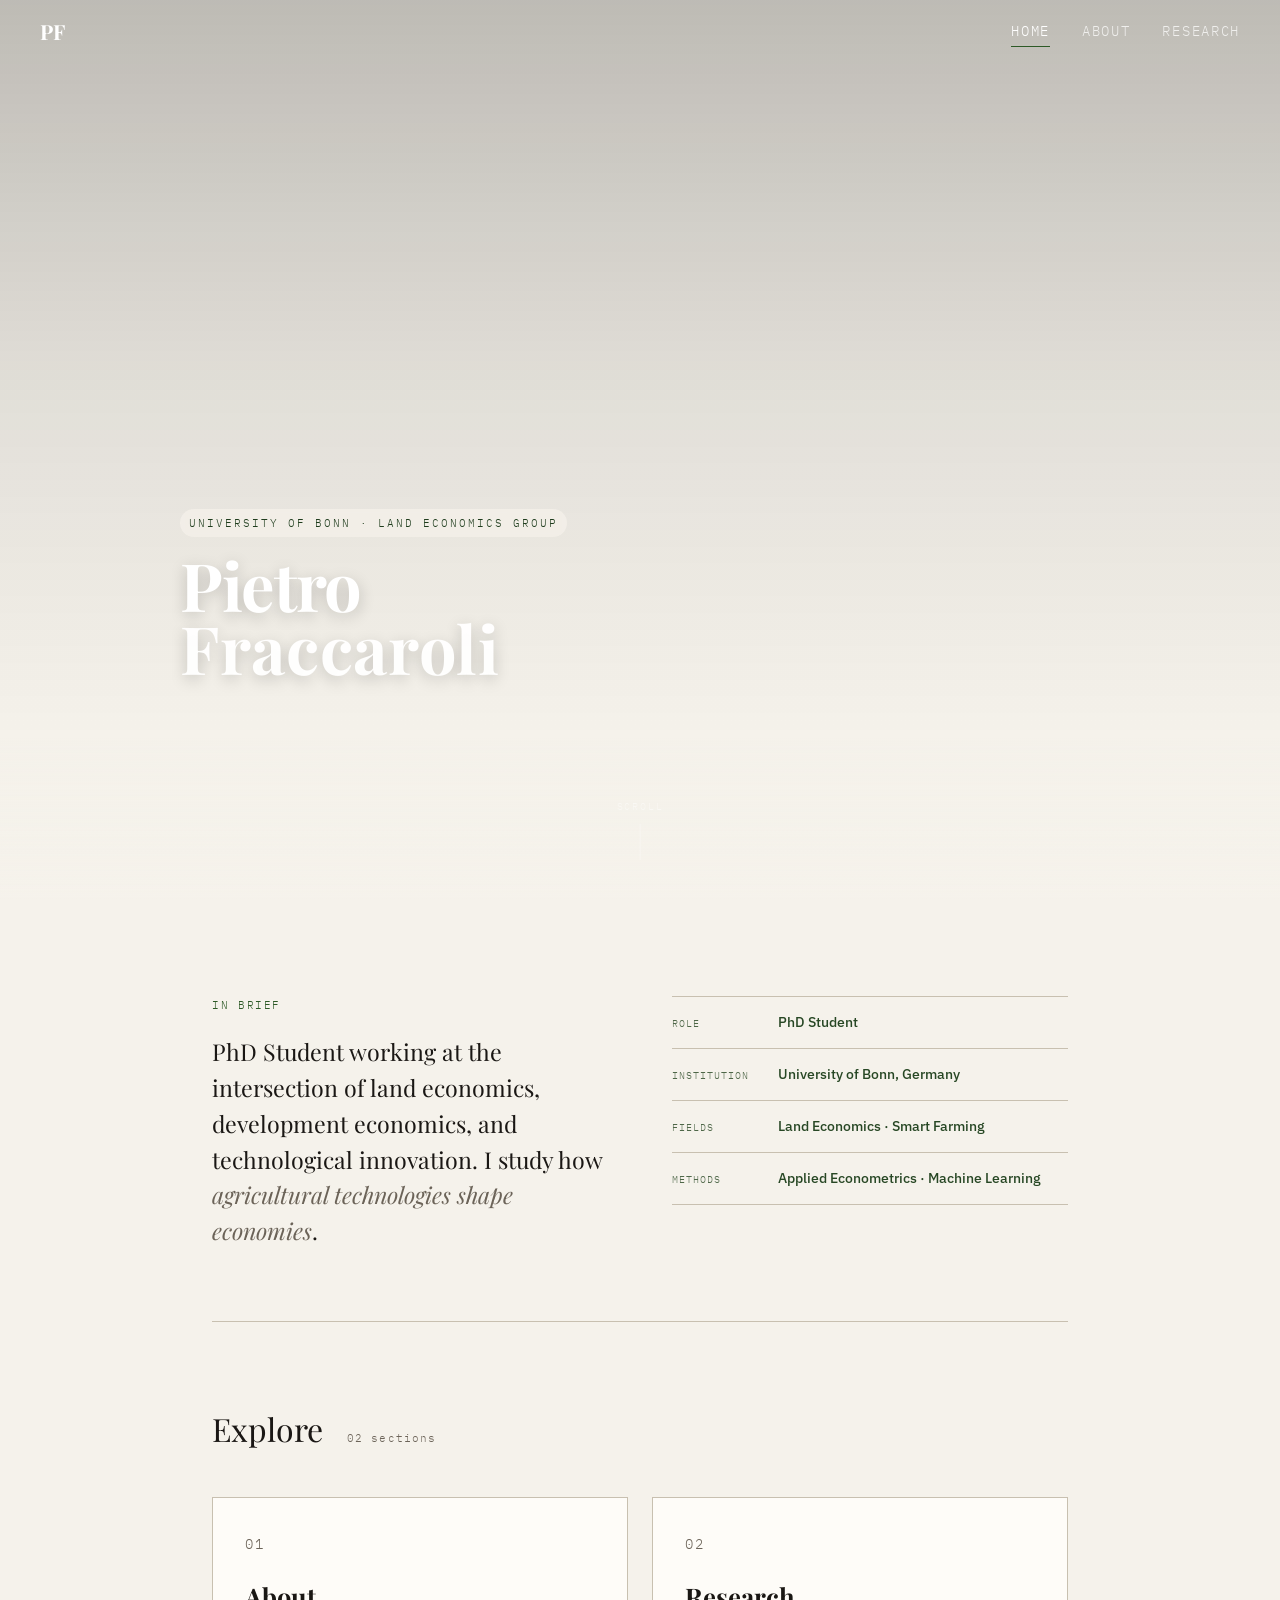
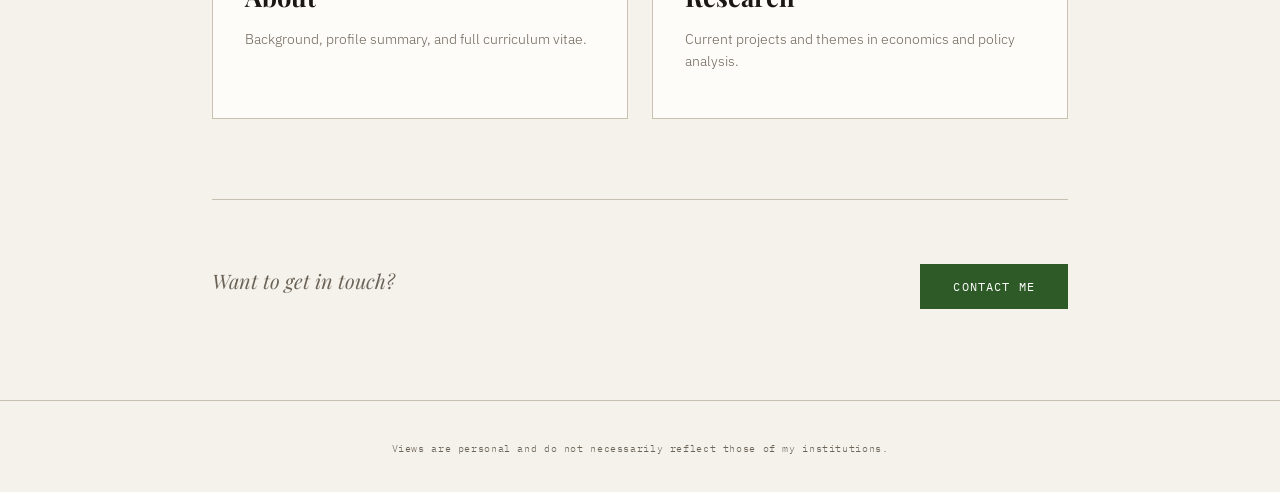
==== index.html @ 1623f719 "Add files via upload" ====
<!DOCTYPE html>
<html lang="en">
<head>
  <meta charset="UTF-8" />
  <meta name="viewport" content="width=device-width, initial-scale=1.0" />
  <title>Pietro Fraccaroli | Home</title>
  <link rel="preconnect" href="https://fonts.googleapis.com">
  <link rel="preconnect" href="https://fonts.gstatic.com" crossorigin>
  <link href="https://fonts.googleapis.com/css2?family=Playfair+Display:ital,wght@0,400;0,700;1,400&family=IBM+Plex+Mono:wght@400;500&family=IBM+Plex+Sans:wght@300;400;500&display=swap" rel="stylesheet">
  <style>
    *, *::before, *::after { box-sizing: border-box; margin: 0; padding: 0; }

    :root {
      --bg: #f5f2eb;
      --ink: #1a1714;
      --muted: #6b6358;
      --accent: #2d5a27;
      --accent-light: #4a7c42;
      --rule: #c8c0b0;
      --card-bg: #fefcf8;
      --serif: 'Playfair Display', Georgia, serif;
      --mono: 'IBM Plex Mono', monospace;
      --sans: 'IBM Plex Sans', sans-serif;
    }

    html { scroll-behavior: smooth; }

    body {
      background: var(--bg);
      color: var(--ink);
      font-family: var(--sans);
      font-weight: 300;
      line-height: 1.7;
      overflow-x: hidden;
    }

    /* NAV */
    .site-header {
      position: fixed;
      top: 0; left: 0; right: 0;
      z-index: 100;
      padding: 0 2.5rem;
      display: flex;
      align-items: center;
      justify-content: space-between;
      height: 64px;
      transition: background 0.4s, backdrop-filter 0.4s, box-shadow 0.4s;
    }
    .site-header.scrolled {
      background: rgba(245,242,235,0.92);
      backdrop-filter: blur(12px);
      box-shadow: 0 1px 0 var(--rule);
    }
    .brand {
      font-family: var(--serif);
      font-size: 1.3rem;
      font-weight: 700;
      color: #fff;
      text-decoration: none;
      letter-spacing: 0.02em;
      transition: color 0.4s;
    }
    .site-header.scrolled .brand { color: var(--ink); }
    nav { display: flex; gap: 2rem; }
    nav a {
      font-family: var(--mono);
      font-size: 0.88rem;
      text-transform: uppercase;
      letter-spacing: 0.12em;
      color: rgba(255,255,255,0.75);
      text-decoration: none;
      transition: color 0.2s;
      position: relative;
    }
    .site-header.scrolled nav a { color: var(--muted); }
    nav a::after {
      content: '';
      position: absolute;
      bottom: -3px; left: 0; right: 0;
      height: 1px;
      background: var(--accent);
      transform: scaleX(0);
      transform-origin: left;
      transition: transform 0.3s;
    }
    nav a:hover, nav a.active { color: #fff; }
    .site-header.scrolled nav a:hover,
    .site-header.scrolled nav a.active { color: var(--ink); }
    nav a:hover::after, nav a.active::after { transform: scaleX(1); }

    /* HERO PARALLAX */
    .hero-wrap {
      position: relative;
      height: 100vh;
      overflow: hidden;
    }
    .hero-bg {
      position: absolute;
      inset: -20%;
      background: url('bernd-dittrich-CfTuh559VVY-unsplash.jpg') center center / cover no-repeat;
      will-change: transform;
    }
    .hero-overlay {
      position: absolute;
      inset: 0;
      background: linear-gradient(
        to bottom,
        rgba(15,13,10,0.24) 0%,
        rgba(15,13,10,0.08) 45%,
        rgba(245,242,235,0.0) 82%,
        rgba(245,242,235,1) 100%
      );
    }
    .hero-content {
      position: absolute;
      bottom: 22%;
      left: 50%;
      transform: translateX(-50%);
      width: min(920px, 90vw);
    }
    .hero-eyebrow {
      font-family: var(--mono);
      font-size: 0.7rem;
      letter-spacing: 0.18em;
      text-transform: uppercase;
      color: #1f3d1d;
      background: rgba(245,242,235,0.72);
      display: inline-block;
      padding: 0.28rem 0.55rem;
      border-radius: 999px;
      backdrop-filter: blur(2px);
      margin-bottom: 1rem;
      opacity: 0;
      animation: fadeUp 0.8s 0.2s forwards;
    }
    .hero-content h1 {
      font-family: var(--serif);
      font-size: clamp(2.4rem, 5.2vw, 4.8rem);
      font-weight: 700;
      color: #fff;
      line-height: 0.95;
      letter-spacing: -0.02em;
      text-shadow: 0 4px 16px rgba(0, 0, 0, 0.2);
      margin-bottom: 1.4rem;
      opacity: 0;
      animation: fadeUp 0.8s 0.4s forwards;
    }
    .hero-content h1 em {
      font-family: var(--sans);
      font-style: normal;
      font-weight: 300;
      letter-spacing: 0.02em;
      color: rgba(255,255,255,0.9);
    }
    .hero-content h1 strong {
      font-family: inherit;
      font-style: normal;
      font-weight: 700;
      letter-spacing: 0.01em;
      color: rgba(255,255,255,0.95);
    }
    .hero-lead {
      font-size: 1rem;
      font-weight: 300;
      color: rgba(255,255,255,0.8);
      max-width: 460px;
      opacity: 0;
      animation: fadeUp 0.8s 0.6s forwards;
    }
    .scroll-hint {
      position: absolute;
      bottom: 2.5rem;
      left: 50%;
      transform: translateX(-50%);
      display: flex;
      flex-direction: column;
      align-items: center;
      gap: 0.5rem;
      opacity: 0;
      animation: fadeIn 1s 1.4s forwards;
    }
    .scroll-hint span {
      font-family: var(--mono);
      font-size: 0.62rem;
      letter-spacing: 0.18em;
      color: rgba(255,255,255,0.45);
      text-transform: uppercase;
    }
    .scroll-line {
      width: 1px;
      height: 36px;
      background: rgba(255,255,255,0.3);
      animation: scrollPulse 2s 2s infinite;
    }

    /* MAIN */
    .main-content {
      position: relative;
      z-index: 2;
      background: var(--bg);
    }
    .container {
      max-width: 920px;
      margin: 0 auto;
      padding: 0 2rem;
    }

    /* INTRO */
    .intro-section {
      padding: 6rem 0 4.5rem;
      border-bottom: 1px solid var(--rule);
    }
    .intro-grid {
      display: grid;
      grid-template-columns: 1fr 1fr;
      gap: 4rem;
      align-items: start;
    }
    .intro-label {
      font-family: var(--mono);
      font-size: 0.68rem;
      letter-spacing: 0.15em;
      text-transform: uppercase;
      color: var(--accent);
      margin-bottom: 1.2rem;
    }
    .intro-text {
      font-family: var(--serif);
      font-size: 1.45rem;
      font-weight: 400;
      line-height: 1.55;
    }
    .intro-text em {
      font-style: italic;
      color: var(--muted);
    }
    .meta-line {
      display: flex;
      align-items: baseline;
      gap: 1rem;
      padding: 0.85rem 0;
      border-bottom: 1px solid var(--rule);
    }
    .meta-line:first-child { border-top: 1px solid var(--rule); }
    .meta-key {
      font-family: var(--mono);
      font-size: 0.65rem;
      letter-spacing: 0.1em;
      text-transform: uppercase;
      color: #4e6748;
      min-width: 90px;
      flex-shrink: 0;
    }
    .meta-val {
      font-size: 0.88rem;
      color: #274724;
      font-weight: 500;
    }

    /* CARDS */
    .explore-section { padding: 5rem 0; }
    .section-header {
      display: flex;
      align-items: baseline;
      gap: 1.5rem;
      margin-bottom: 2.5rem;
    }
    .section-header h2 {
      font-family: var(--serif);
      font-size: 2rem;
      font-weight: 400;
    }
    .section-header .count {
      font-family: var(--mono);
      font-size: 0.7rem;
      color: var(--muted);
      letter-spacing: 0.1em;
    }
    .cards {
      display: grid;
      grid-template-columns: 1fr 1fr;
      gap: 1.5rem;
    }
    .card-link { text-decoration: none; color: inherit; display: block; height: 100%; }
    .card {
      background: var(--card-bg);
      border: 1px solid var(--rule);
      padding: 2.2rem 2rem 2.8rem;
      height: 100%;
      position: relative;
      overflow: hidden;
      transition: transform 0.3s, box-shadow 0.3s, border-color 0.3s;
    }
    .card::before {
      content: '';
      position: absolute;
      top: 0; left: 0; right: 0;
      height: 3px;
      background: var(--accent);
      transform: scaleX(0);
      transform-origin: left;
      transition: transform 0.35s;
    }
    .card-link:hover .card {
      transform: translateY(-5px);
      box-shadow: 0 16px 40px rgba(0,0,0,0.09);
      border-color: transparent;
    }
    .card-link:hover .card::before { transform: scaleX(1); }
    .card-num {
      font-family: var(--mono);
      font-size: 0.65rem;
      letter-spacing: 0.12em;
      color: var(--muted);
      margin-bottom: 1.2rem;
    }
    .card h3 {
      font-family: var(--serif);
      font-size: 1.6rem;
      font-weight: 700;
      margin-bottom: 0.6rem;
    }
    .card p { font-size: 0.88rem; color: var(--muted); line-height: 1.6; }
    .card-arrow {
      position: absolute;
      bottom: 1.5rem; right: 1.75rem;
      font-size: 1.1rem;
      color: var(--accent);
      opacity: 0;
      transform: translateX(-6px);
      transition: opacity 0.3s, transform 0.3s;
    }
    .card-link:hover .card-arrow { opacity: 1; transform: translateX(0); }

    /* CONTACT */
    .contact-strip {
      border-top: 1px solid var(--rule);
      padding: 4rem 0 5rem;
      display: flex;
      align-items: flex-start;
      justify-content: space-between;
      flex-wrap: wrap;
      gap: 1.5rem;
    }
    .contact-left p:first-child {
      font-family: var(--serif);
      font-size: 1.25rem;
      font-style: italic;
      color: var(--muted);
      margin-bottom: 0.4rem;
    }
    #contact-msg {
      font-family: var(--mono);
      font-size: 0.72rem;
      color: var(--accent);
      letter-spacing: 0.05em;
      min-height: 1rem;
    }
    .btn {
      font-family: var(--mono);
      font-size: 0.72rem;
      letter-spacing: 0.1em;
      text-transform: uppercase;
      padding: 0.9rem 2rem;
      border: 1px solid var(--ink);
      background: transparent;
      color: var(--ink);
      cursor: pointer;
      text-decoration: none;
      transition: background 0.25s, color 0.25s;
      display: inline-block;
    }
    .btn:hover { background: var(--ink); color: var(--bg); }
    .btn-accent { background: var(--accent); border-color: var(--accent); color: #fff; }
    .btn-accent:hover { background: var(--accent-light); border-color: var(--accent-light); }

    /* FOOTER */
    .site-footer {
      border-top: 1px solid var(--rule);
      padding: 2rem;
      text-align: center;
    }
    .site-footer small {
      font-family: var(--mono);
      font-size: 0.65rem;
      letter-spacing: 0.06em;
      color: var(--muted);
    }

    /* ANIMATIONS */
    @keyframes fadeUp {
      from { opacity: 0; transform: translateY(22px); }
      to   { opacity: 1; transform: translateY(0); }
    }
    @keyframes fadeIn {
      from { opacity: 0; } to { opacity: 1; }
    }
    @keyframes scrollPulse {
      0%, 100% { opacity: 0.3; }
      50%       { opacity: 0.9; }
    }

    /* RESPONSIVE */
    @media (max-width: 680px) {
      .intro-grid, .cards { grid-template-columns: 1fr; gap: 2rem; }
      .hero-content h1 { font-size: 2.8rem; }
      .contact-strip { flex-direction: column; }
    }
  </style>
</head>
<body>

  <header class="site-header" id="site-header">
    <a href="index.html" class="brand">PF</a>
    <nav aria-label="Main navigation">
      <a href="index.html" class="active">Home</a>
      <a href="about.html">About</a>
      <a href="research.html">Research</a>
    </nav>
  </header>

  <div class="hero-wrap">
    <div class="hero-bg" id="hero-bg"></div>
    <div class="hero-overlay"></div>
    <div class="hero-content">
      <p class="hero-eyebrow">University of Bonn &middot; Land Economics Group</p>
      <h1>Pietro<br><strong>Fraccaroli</strong></h1>
    </div>
    <div class="scroll-hint">
      <span>Scroll</span>
      <div class="scroll-line"></div>
    </div>
  </div>

  <main class="main-content">
    <div class="container">

      <section class="intro-section">
        <div class="intro-grid">
          <div>
            <p class="intro-label">In brief</p>
            <p class="intro-text">PhD Student working at the intersection of land economics, development economics, and technological innovation. I study how <em>agricultural technologies shape economies</em>.</p>
          </div>
          <div>
            <div class="meta-line">
              <span class="meta-key">Role</span>
              <span class="meta-val">PhD Student</span>
            </div>
            <div class="meta-line">
              <span class="meta-key">Institution</span>
              <span class="meta-val">University of Bonn, Germany</span>
            </div>
            <div class="meta-line">
              <span class="meta-key">Fields</span>
              <span class="meta-val">Land Economics · Smart Farming</span>
            </div>
            <div class="meta-line">
              <span class="meta-key">Methods</span>
              <span class="meta-val">Applied Econometrics · Machine Learning</span>
            </div>
          </div>
        </div>
      </section>

      <section class="explore-section">
        <div class="section-header">
          <h2>Explore</h2>
          <span class="count">02 sections</span>
        </div>
        <div class="cards">
          <a class="card-link" href="about.html" aria-label="Open About page">
            <article class="card">
              <p class="card-num">01</p>
              <h3>About</h3>
              <p>Background, profile summary, and full curriculum vitae.</p>
              <span class="card-arrow">→</span>
            </article>
          </a>
          <a class="card-link" href="research.html" aria-label="Open Research page">
            <article class="card">
              <p class="card-num">02</p>
              <h3>Research</h3>
              <p>Current projects and themes in economics and policy analysis.</p>
              <span class="card-arrow">→</span>
            </article>
          </a>
        </div>
      </section>

      <div class="contact-strip">
        <div class="contact-left">
          <p>Want to get in touch?</p>
          <p id="contact-msg" aria-live="polite"></p>
        </div>
        <button id="contact-btn" type="button" class="btn btn-accent">Contact me</button>
      </div>

    </div>
  </main>

  <footer class="site-footer">
    <small>Views are personal and do not necessarily reflect those of my institutions.</small>
  </footer>

  <script>
    // Parallax scroll
    const heroBg = document.getElementById('hero-bg');
    window.addEventListener('scroll', () => {
      heroBg.style.transform = `translateY(${window.scrollY * 0.4}px)`;
    }, { passive: true });

    // Sticky nav style
    const header = document.getElementById('site-header');
    window.addEventListener('scroll', () => {
      header.classList.toggle('scrolled', window.scrollY > 60);
    }, { passive: true });

    // Contact button — copies email to clipboard
    document.getElementById('contact-btn').addEventListener('click', () => {
      const msg = document.getElementById('contact-msg');
      const email = 'pietro.fraccaroli00@gmail.com';
      navigator.clipboard.writeText(email).then(() => {
        msg.textContent = '✓ Email copied to clipboard';
        setTimeout(() => msg.textContent = '', 3000);
      }).catch(() => {
        msg.textContent = email;
      });
    });
  </script>
</body>
</html>
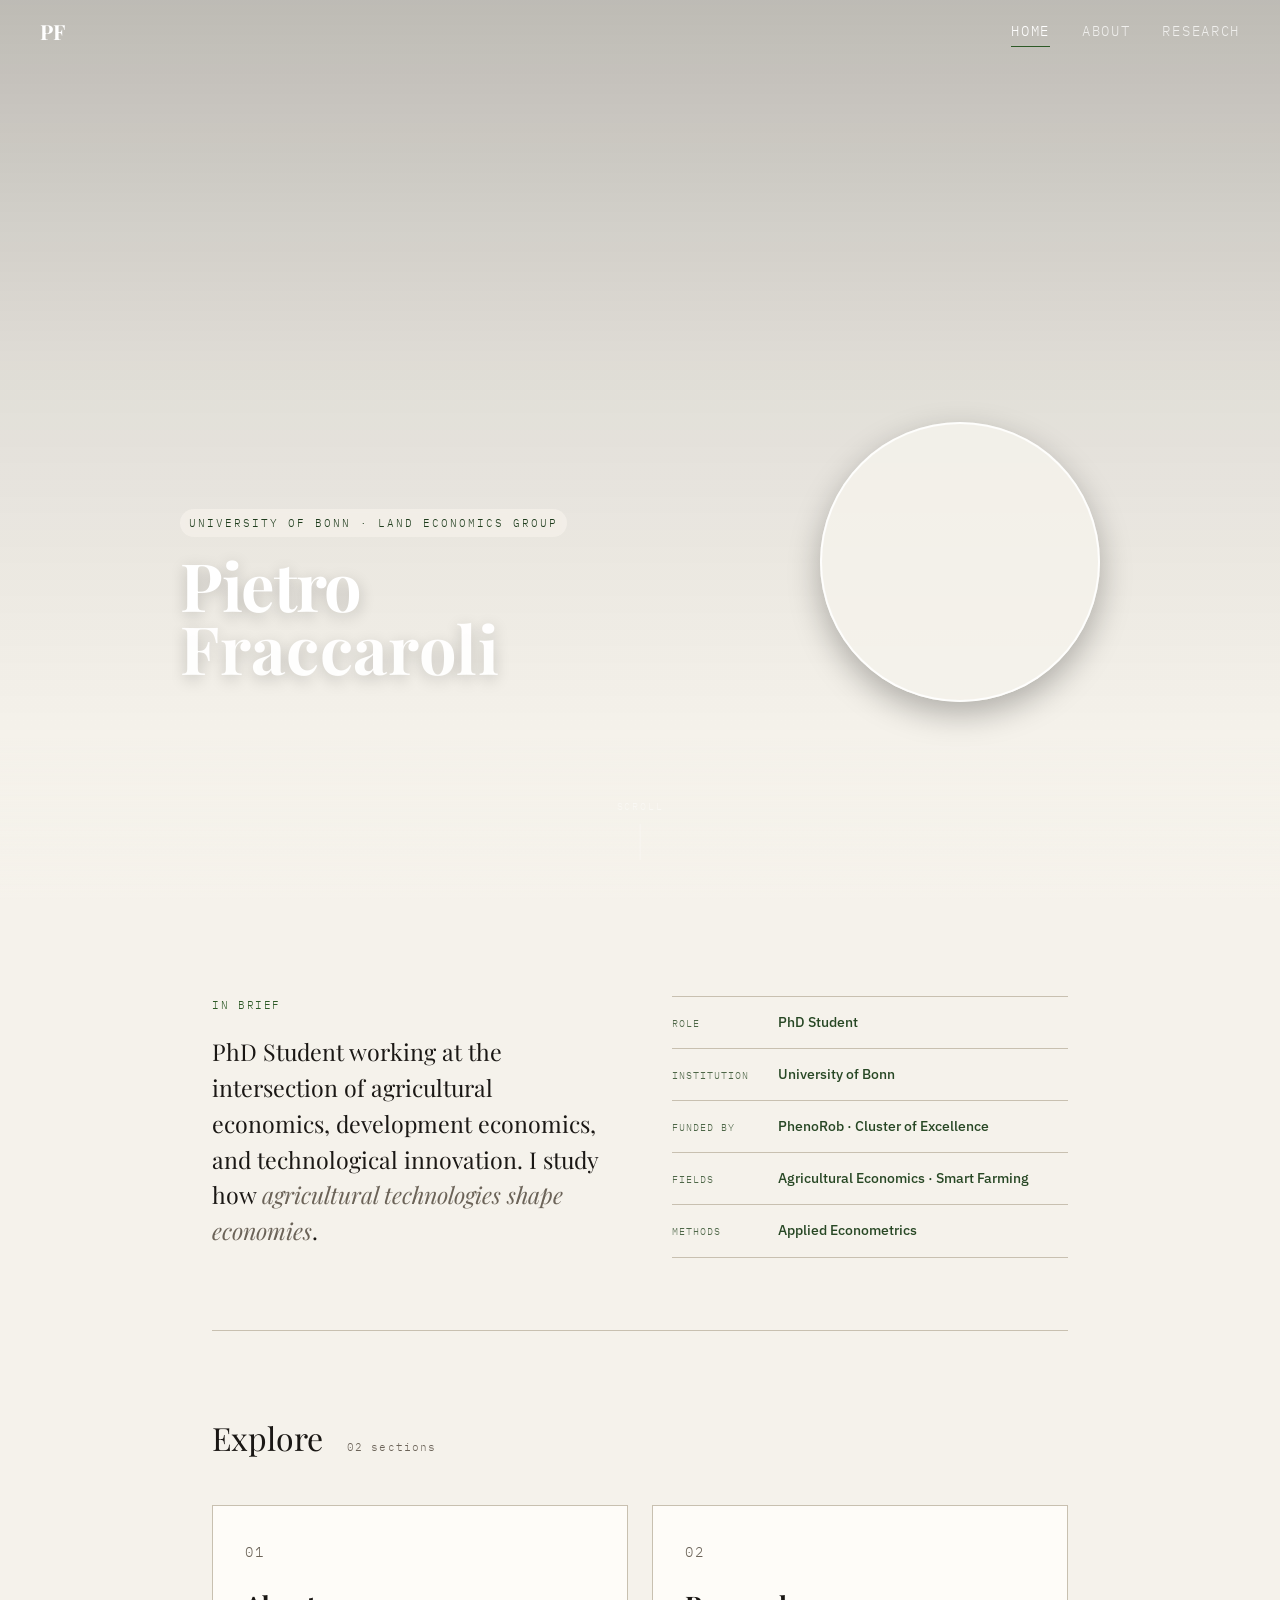
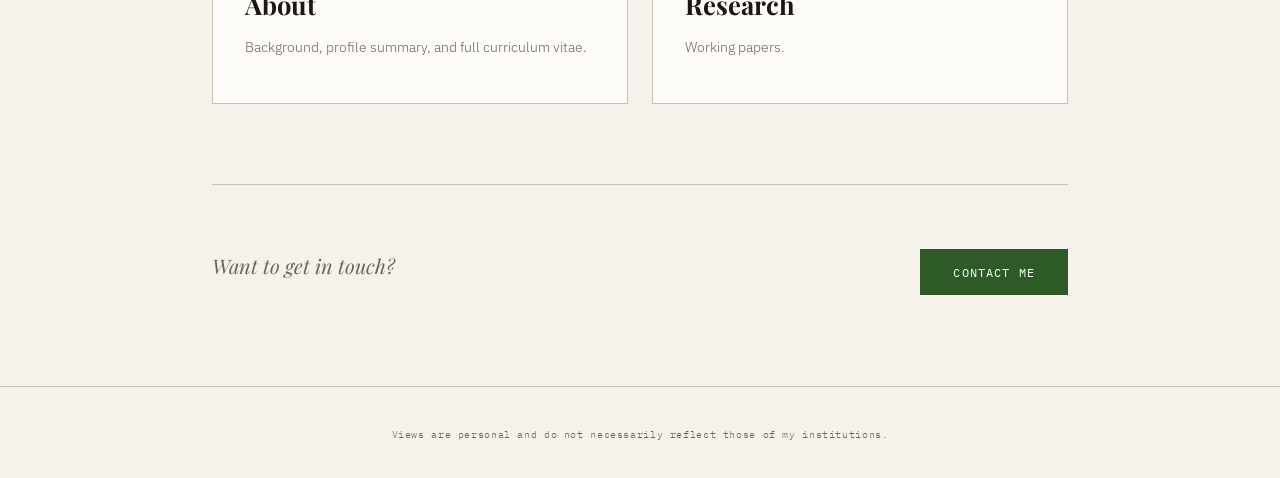
==== commit 1ee2b231: "o" ====
--- a/index.html
+++ b/index.html
@@ -1,531 +1,566 @@
-<!DOCTYPE html>
-<html lang="en">
-<head>
-  <meta charset="UTF-8" />
-  <meta name="viewport" content="width=device-width, initial-scale=1.0" />
-  <title>Pietro Fraccaroli | Home</title>
-  <link rel="preconnect" href="https://fonts.googleapis.com">
-  <link rel="preconnect" href="https://fonts.gstatic.com" crossorigin>
-  <link href="https://fonts.googleapis.com/css2?family=Playfair+Display:ital,wght@0,400;0,700;1,400&family=IBM+Plex+Mono:wght@400;500&family=IBM+Plex+Sans:wght@300;400;500&display=swap" rel="stylesheet">
-  <style>
-    *, *::before, *::after { box-sizing: border-box; margin: 0; padding: 0; }
-
-    :root {
-      --bg: #f5f2eb;
-      --ink: #1a1714;
-      --muted: #6b6358;
-      --accent: #2d5a27;
-      --accent-light: #4a7c42;
-      --rule: #c8c0b0;
-      --card-bg: #fefcf8;
-      --serif: 'Playfair Display', Georgia, serif;
-      --mono: 'IBM Plex Mono', monospace;
-      --sans: 'IBM Plex Sans', sans-serif;
-    }
-
-    html { scroll-behavior: smooth; }
-
-    body {
-      background: var(--bg);
-      color: var(--ink);
-      font-family: var(--sans);
-      font-weight: 300;
-      line-height: 1.7;
-      overflow-x: hidden;
-    }
-
-    /* NAV */
-    .site-header {
-      position: fixed;
-      top: 0; left: 0; right: 0;
-      z-index: 100;
-      padding: 0 2.5rem;
-      display: flex;
-      align-items: center;
-      justify-content: space-between;
-      height: 64px;
-      transition: background 0.4s, backdrop-filter 0.4s, box-shadow 0.4s;
-    }
-    .site-header.scrolled {
-      background: rgba(245,242,235,0.92);
-      backdrop-filter: blur(12px);
-      box-shadow: 0 1px 0 var(--rule);
-    }
-    .brand {
-      font-family: var(--serif);
-      font-size: 1.3rem;
-      font-weight: 700;
-      color: #fff;
-      text-decoration: none;
-      letter-spacing: 0.02em;
-      transition: color 0.4s;
-    }
-    .site-header.scrolled .brand { color: var(--ink); }
-    nav { display: flex; gap: 2rem; }
-    nav a {
-      font-family: var(--mono);
-      font-size: 0.88rem;
-      text-transform: uppercase;
-      letter-spacing: 0.12em;
-      color: rgba(255,255,255,0.75);
-      text-decoration: none;
-      transition: color 0.2s;
-      position: relative;
-    }
-    .site-header.scrolled nav a { color: var(--muted); }
-    nav a::after {
-      content: '';
-      position: absolute;
-      bottom: -3px; left: 0; right: 0;
-      height: 1px;
-      background: var(--accent);
-      transform: scaleX(0);
-      transform-origin: left;
-      transition: transform 0.3s;
-    }
-    nav a:hover, nav a.active { color: #fff; }
-    .site-header.scrolled nav a:hover,
-    .site-header.scrolled nav a.active { color: var(--ink); }
-    nav a:hover::after, nav a.active::after { transform: scaleX(1); }
-
-    /* HERO PARALLAX */
-    .hero-wrap {
-      position: relative;
-      height: 100vh;
-      overflow: hidden;
-    }
-    .hero-bg {
-      position: absolute;
-      inset: -20%;
-      background: url('bernd-dittrich-CfTuh559VVY-unsplash.jpg') center center / cover no-repeat;
-      will-change: transform;
-    }
-    .hero-overlay {
-      position: absolute;
-      inset: 0;
-      background: linear-gradient(
-        to bottom,
-        rgba(15,13,10,0.24) 0%,
-        rgba(15,13,10,0.08) 45%,
-        rgba(245,242,235,0.0) 82%,
-        rgba(245,242,235,1) 100%
-      );
-    }
-    .hero-content {
-      position: absolute;
-      bottom: 22%;
-      left: 50%;
-      transform: translateX(-50%);
-      width: min(920px, 90vw);
-    }
-    .hero-eyebrow {
-      font-family: var(--mono);
-      font-size: 0.7rem;
-      letter-spacing: 0.18em;
-      text-transform: uppercase;
-      color: #1f3d1d;
-      background: rgba(245,242,235,0.72);
-      display: inline-block;
-      padding: 0.28rem 0.55rem;
-      border-radius: 999px;
-      backdrop-filter: blur(2px);
-      margin-bottom: 1rem;
-      opacity: 0;
-      animation: fadeUp 0.8s 0.2s forwards;
-    }
-    .hero-content h1 {
-      font-family: var(--serif);
-      font-size: clamp(2.4rem, 5.2vw, 4.8rem);
-      font-weight: 700;
-      color: #fff;
-      line-height: 0.95;
-      letter-spacing: -0.02em;
-      text-shadow: 0 4px 16px rgba(0, 0, 0, 0.2);
-      margin-bottom: 1.4rem;
-      opacity: 0;
-      animation: fadeUp 0.8s 0.4s forwards;
-    }
-    .hero-content h1 em {
-      font-family: var(--sans);
-      font-style: normal;
-      font-weight: 300;
-      letter-spacing: 0.02em;
-      color: rgba(255,255,255,0.9);
-    }
-    .hero-content h1 strong {
-      font-family: inherit;
-      font-style: normal;
-      font-weight: 700;
-      letter-spacing: 0.01em;
-      color: rgba(255,255,255,0.95);
-    }
-    .hero-lead {
-      font-size: 1rem;
-      font-weight: 300;
-      color: rgba(255,255,255,0.8);
-      max-width: 460px;
-      opacity: 0;
-      animation: fadeUp 0.8s 0.6s forwards;
-    }
-    .scroll-hint {
-      position: absolute;
-      bottom: 2.5rem;
-      left: 50%;
-      transform: translateX(-50%);
-      display: flex;
-      flex-direction: column;
-      align-items: center;
-      gap: 0.5rem;
-      opacity: 0;
-      animation: fadeIn 1s 1.4s forwards;
-    }
-    .scroll-hint span {
-      font-family: var(--mono);
-      font-size: 0.62rem;
-      letter-spacing: 0.18em;
-      color: rgba(255,255,255,0.45);
-      text-transform: uppercase;
-    }
-    .scroll-line {
-      width: 1px;
-      height: 36px;
-      background: rgba(255,255,255,0.3);
-      animation: scrollPulse 2s 2s infinite;
-    }
-
-    /* MAIN */
-    .main-content {
-      position: relative;
-      z-index: 2;
-      background: var(--bg);
-    }
-    .container {
-      max-width: 920px;
-      margin: 0 auto;
-      padding: 0 2rem;
-    }
-
-    /* INTRO */
-    .intro-section {
-      padding: 6rem 0 4.5rem;
-      border-bottom: 1px solid var(--rule);
-    }
-    .intro-grid {
-      display: grid;
-      grid-template-columns: 1fr 1fr;
-      gap: 4rem;
-      align-items: start;
-    }
-    .intro-label {
-      font-family: var(--mono);
-      font-size: 0.68rem;
-      letter-spacing: 0.15em;
-      text-transform: uppercase;
-      color: var(--accent);
-      margin-bottom: 1.2rem;
-    }
-    .intro-text {
-      font-family: var(--serif);
-      font-size: 1.45rem;
-      font-weight: 400;
-      line-height: 1.55;
-    }
-    .intro-text em {
-      font-style: italic;
-      color: var(--muted);
-    }
-    .meta-line {
-      display: flex;
-      align-items: baseline;
-      gap: 1rem;
-      padding: 0.85rem 0;
-      border-bottom: 1px solid var(--rule);
-    }
-    .meta-line:first-child { border-top: 1px solid var(--rule); }
-    .meta-key {
-      font-family: var(--mono);
-      font-size: 0.65rem;
-      letter-spacing: 0.1em;
-      text-transform: uppercase;
-      color: #4e6748;
-      min-width: 90px;
-      flex-shrink: 0;
-    }
-    .meta-val {
-      font-size: 0.88rem;
-      color: #274724;
-      font-weight: 500;
-    }
-
-    /* CARDS */
-    .explore-section { padding: 5rem 0; }
-    .section-header {
-      display: flex;
-      align-items: baseline;
-      gap: 1.5rem;
-      margin-bottom: 2.5rem;
-    }
-    .section-header h2 {
-      font-family: var(--serif);
-      font-size: 2rem;
-      font-weight: 400;
-    }
-    .section-header .count {
-      font-family: var(--mono);
-      font-size: 0.7rem;
-      color: var(--muted);
-      letter-spacing: 0.1em;
-    }
-    .cards {
-      display: grid;
-      grid-template-columns: 1fr 1fr;
-      gap: 1.5rem;
-    }
-    .card-link { text-decoration: none; color: inherit; display: block; height: 100%; }
-    .card {
-      background: var(--card-bg);
-      border: 1px solid var(--rule);
-      padding: 2.2rem 2rem 2.8rem;
-      height: 100%;
-      position: relative;
-      overflow: hidden;
-      transition: transform 0.3s, box-shadow 0.3s, border-color 0.3s;
-    }
-    .card::before {
-      content: '';
-      position: absolute;
-      top: 0; left: 0; right: 0;
-      height: 3px;
-      background: var(--accent);
-      transform: scaleX(0);
-      transform-origin: left;
-      transition: transform 0.35s;
-    }
-    .card-link:hover .card {
-      transform: translateY(-5px);
-      box-shadow: 0 16px 40px rgba(0,0,0,0.09);
-      border-color: transparent;
-    }
-    .card-link:hover .card::before { transform: scaleX(1); }
-    .card-num {
-      font-family: var(--mono);
-      font-size: 0.65rem;
-      letter-spacing: 0.12em;
-      color: var(--muted);
-      margin-bottom: 1.2rem;
-    }
-    .card h3 {
-      font-family: var(--serif);
-      font-size: 1.6rem;
-      font-weight: 700;
-      margin-bottom: 0.6rem;
-    }
-    .card p { font-size: 0.88rem; color: var(--muted); line-height: 1.6; }
-    .card-arrow {
-      position: absolute;
-      bottom: 1.5rem; right: 1.75rem;
-      font-size: 1.1rem;
-      color: var(--accent);
-      opacity: 0;
-      transform: translateX(-6px);
-      transition: opacity 0.3s, transform 0.3s;
-    }
-    .card-link:hover .card-arrow { opacity: 1; transform: translateX(0); }
-
-    /* CONTACT */
-    .contact-strip {
-      border-top: 1px solid var(--rule);
-      padding: 4rem 0 5rem;
-      display: flex;
-      align-items: flex-start;
-      justify-content: space-between;
-      flex-wrap: wrap;
-      gap: 1.5rem;
-    }
-    .contact-left p:first-child {
-      font-family: var(--serif);
-      font-size: 1.25rem;
-      font-style: italic;
-      color: var(--muted);
-      margin-bottom: 0.4rem;
-    }
-    #contact-msg {
-      font-family: var(--mono);
-      font-size: 0.72rem;
-      color: var(--accent);
-      letter-spacing: 0.05em;
-      min-height: 1rem;
-    }
-    .btn {
-      font-family: var(--mono);
-      font-size: 0.72rem;
-      letter-spacing: 0.1em;
-      text-transform: uppercase;
-      padding: 0.9rem 2rem;
-      border: 1px solid var(--ink);
-      background: transparent;
-      color: var(--ink);
-      cursor: pointer;
-      text-decoration: none;
-      transition: background 0.25s, color 0.25s;
-      display: inline-block;
-    }
-    .btn:hover { background: var(--ink); color: var(--bg); }
-    .btn-accent { background: var(--accent); border-color: var(--accent); color: #fff; }
-    .btn-accent:hover { background: var(--accent-light); border-color: var(--accent-light); }
-
-    /* FOOTER */
-    .site-footer {
-      border-top: 1px solid var(--rule);
-      padding: 2rem;
-      text-align: center;
-    }
-    .site-footer small {
-      font-family: var(--mono);
-      font-size: 0.65rem;
-      letter-spacing: 0.06em;
-      color: var(--muted);
-    }
-
-    /* ANIMATIONS */
-    @keyframes fadeUp {
-      from { opacity: 0; transform: translateY(22px); }
-      to   { opacity: 1; transform: translateY(0); }
-    }
-    @keyframes fadeIn {
-      from { opacity: 0; } to { opacity: 1; }
-    }
-    @keyframes scrollPulse {
-      0%, 100% { opacity: 0.3; }
-      50%       { opacity: 0.9; }
-    }
-
-    /* RESPONSIVE */
-    @media (max-width: 680px) {
-      .intro-grid, .cards { grid-template-columns: 1fr; gap: 2rem; }
-      .hero-content h1 { font-size: 2.8rem; }
-      .contact-strip { flex-direction: column; }
-    }
-  </style>
-</head>
-<body>
-
-  <header class="site-header" id="site-header">
-    <a href="index.html" class="brand">PF</a>
-    <nav aria-label="Main navigation">
-      <a href="index.html" class="active">Home</a>
-      <a href="about.html">About</a>
-      <a href="research.html">Research</a>
-    </nav>
-  </header>
-
-  <div class="hero-wrap">
-    <div class="hero-bg" id="hero-bg"></div>
-    <div class="hero-overlay"></div>
-    <div class="hero-content">
-      <p class="hero-eyebrow">University of Bonn &middot; Land Economics Group</p>
-      <h1>Pietro<br><strong>Fraccaroli</strong></h1>
-    </div>
-    <div class="scroll-hint">
-      <span>Scroll</span>
-      <div class="scroll-line"></div>
-    </div>
-  </div>
-
-  <main class="main-content">
-    <div class="container">
-
-      <section class="intro-section">
-        <div class="intro-grid">
-          <div>
-            <p class="intro-label">In brief</p>
-            <p class="intro-text">PhD Student working at the intersection of land economics, development economics, and technological innovation. I study how <em>agricultural technologies shape economies</em>.</p>
-          </div>
-          <div>
-            <div class="meta-line">
-              <span class="meta-key">Role</span>
-              <span class="meta-val">PhD Student</span>
-            </div>
-            <div class="meta-line">
-              <span class="meta-key">Institution</span>
-              <span class="meta-val">University of Bonn, Germany</span>
-            </div>
-            <div class="meta-line">
-              <span class="meta-key">Fields</span>
-              <span class="meta-val">Land Economics · Smart Farming</span>
-            </div>
-            <div class="meta-line">
-              <span class="meta-key">Methods</span>
-              <span class="meta-val">Applied Econometrics · Machine Learning</span>
-            </div>
-          </div>
-        </div>
-      </section>
-
-      <section class="explore-section">
-        <div class="section-header">
-          <h2>Explore</h2>
-          <span class="count">02 sections</span>
-        </div>
-        <div class="cards">
-          <a class="card-link" href="about.html" aria-label="Open About page">
-            <article class="card">
-              <p class="card-num">01</p>
-              <h3>About</h3>
-              <p>Background, profile summary, and full curriculum vitae.</p>
-              <span class="card-arrow">→</span>
-            </article>
-          </a>
-          <a class="card-link" href="research.html" aria-label="Open Research page">
-            <article class="card">
-              <p class="card-num">02</p>
-              <h3>Research</h3>
-              <p>Current projects and themes in economics and policy analysis.</p>
-              <span class="card-arrow">→</span>
-            </article>
-          </a>
-        </div>
-      </section>
-
-      <div class="contact-strip">
-        <div class="contact-left">
-          <p>Want to get in touch?</p>
-          <p id="contact-msg" aria-live="polite"></p>
-        </div>
-        <button id="contact-btn" type="button" class="btn btn-accent">Contact me</button>
-      </div>
-
-    </div>
-  </main>
-
-  <footer class="site-footer">
-    <small>Views are personal and do not necessarily reflect those of my institutions.</small>
-  </footer>
-
-  <script>
-    // Parallax scroll
-    const heroBg = document.getElementById('hero-bg');
-    window.addEventListener('scroll', () => {
-      heroBg.style.transform = `translateY(${window.scrollY * 0.4}px)`;
-    }, { passive: true });
-
-    // Sticky nav style
-    const header = document.getElementById('site-header');
-    window.addEventListener('scroll', () => {
-      header.classList.toggle('scrolled', window.scrollY > 60);
-    }, { passive: true });
-
-    // Contact button — copies email to clipboard
-    document.getElementById('contact-btn').addEventListener('click', () => {
-      const msg = document.getElementById('contact-msg');
-      const email = 'pietro.fraccaroli00@gmail.com';
-      navigator.clipboard.writeText(email).then(() => {
-        msg.textContent = '✓ Email copied to clipboard';
-        setTimeout(() => msg.textContent = '', 3000);
-      }).catch(() => {
-        msg.textContent = email;
-      });
-    });
-  </script>
-</body>
-</html>
+<!DOCTYPE html>
+<html lang="en">
+<head>
+  <meta charset="UTF-8" />
+  <meta name="viewport" content="width=device-width, initial-scale=1.0" />
+  <title>Pietro Fraccaroli | Home</title>
+  <link rel="preconnect" href="https://fonts.googleapis.com">
+  <link rel="preconnect" href="https://fonts.gstatic.com" crossorigin>
+  <link href="https://fonts.googleapis.com/css2?family=Playfair+Display:ital,wght@0,400;0,700;1,400&family=IBM+Plex+Mono:wght@400;500&family=IBM+Plex+Sans:wght@300;400;500&display=swap" rel="stylesheet">
+  <style>
+    *, *::before, *::after { box-sizing: border-box; margin: 0; padding: 0; }
+
+    :root {
+      --bg: #f5f2eb;
+      --ink: #1a1714;
+      --muted: #6b6358;
+      --accent: #2d5a27;
+      --accent-light: #4a7c42;
+      --rule: #c8c0b0;
+      --card-bg: #fefcf8;
+      --serif: 'Playfair Display', Georgia, serif;
+      --mono: 'IBM Plex Mono', monospace;
+      --sans: 'IBM Plex Sans', sans-serif;
+    }
+
+    html { scroll-behavior: smooth; }
+
+    body {
+      background: var(--bg);
+      color: var(--ink);
+      font-family: var(--sans);
+      font-weight: 300;
+      line-height: 1.7;
+      overflow-x: hidden;
+    }
+
+    /* NAV */
+    .site-header {
+      position: fixed;
+      top: 0; left: 0; right: 0;
+      z-index: 100;
+      padding: 0 2.5rem;
+      display: flex;
+      align-items: center;
+      justify-content: space-between;
+      height: 64px;
+      transition: background 0.4s, backdrop-filter 0.4s, box-shadow 0.4s;
+    }
+    .site-header.scrolled {
+      background: rgba(245,242,235,0.92);
+      backdrop-filter: blur(12px);
+      box-shadow: 0 1px 0 var(--rule);
+    }
+    .brand {
+      font-family: var(--serif);
+      font-size: 1.3rem;
+      font-weight: 700;
+      color: #fff;
+      text-decoration: none;
+      letter-spacing: 0.02em;
+      transition: color 0.4s;
+    }
+    .site-header.scrolled .brand { color: var(--ink); }
+    nav { display: flex; gap: 2rem; }
+    nav a {
+      font-family: var(--mono);
+      font-size: 0.88rem;
+      text-transform: uppercase;
+      letter-spacing: 0.12em;
+      color: rgba(255,255,255,0.75);
+      text-decoration: none;
+      transition: color 0.2s;
+      position: relative;
+    }
+    .site-header.scrolled nav a { color: var(--muted); }
+    nav a::after {
+      content: '';
+      position: absolute;
+      bottom: -3px; left: 0; right: 0;
+      height: 1px;
+      background: var(--accent);
+      transform: scaleX(0);
+      transform-origin: left;
+      transition: transform 0.3s;
+    }
+    nav a:hover, nav a.active { color: #fff; }
+    .site-header.scrolled nav a:hover,
+    .site-header.scrolled nav a.active { color: var(--ink); }
+    nav a:hover::after, nav a.active::after { transform: scaleX(1); }
+
+    /* HERO PARALLAX */
+    .hero-wrap {
+      position: relative;
+      height: 100vh;
+      overflow: hidden;
+    }
+    .hero-bg {
+      position: absolute;
+      inset: -20%;
+      background: url('bernd-dittrich-CfTuh559VVY-unsplash.jpg') center center / cover no-repeat;
+      will-change: transform;
+    }
+    .hero-overlay {
+      position: absolute;
+      inset: 0;
+      background: linear-gradient(
+        to bottom,
+        rgba(15,13,10,0.24) 0%,
+        rgba(15,13,10,0.08) 45%,
+        rgba(245,242,235,0.0) 82%,
+        rgba(245,242,235,1) 100%
+      );
+    }
+    .hero-content {
+      position: absolute;
+      bottom: 22%;
+      left: 50%;
+      transform: translateX(-50%);
+      width: min(920px, 90vw);
+      display: flex;
+      align-items: flex-end;
+      justify-content: space-between;
+      gap: 2rem;
+    }
+    .hero-photo {
+      width: 280px;
+      height: 280px;
+      border-radius: 50%;
+      overflow: hidden;
+      flex-shrink: 0;
+      border: 2px solid rgba(255,255,255,0.85);
+      box-shadow: 0 12px 32px rgba(0,0,0,0.28);
+      background: rgba(245,242,235,0.85);
+      opacity: 0;
+      animation: fadeUp 0.8s 0.5s forwards;
+    }
+    .hero-photo img {
+      width: 100%;
+      height: 100%;
+      object-fit: cover;
+      display: block;
+    }
+    @media (max-width: 680px) {
+      .hero-content { flex-direction: column; align-items: flex-start; gap: 1.2rem; }
+      .hero-photo { width: 160px; height: 160px; order: -1; }
+    }
+    .hero-eyebrow {
+      font-family: var(--mono);
+      font-size: 0.7rem;
+      letter-spacing: 0.18em;
+      text-transform: uppercase;
+      color: #1f3d1d;
+      background: rgba(245,242,235,0.72);
+      display: inline-block;
+      padding: 0.28rem 0.55rem;
+      border-radius: 999px;
+      backdrop-filter: blur(2px);
+      margin-bottom: 1rem;
+      opacity: 0;
+      animation: fadeUp 0.8s 0.2s forwards;
+    }
+    .hero-content h1 {
+      font-family: var(--serif);
+      font-size: clamp(2.4rem, 5.2vw, 4.8rem);
+      font-weight: 700;
+      color: #fff;
+      line-height: 0.95;
+      letter-spacing: -0.02em;
+      text-shadow: 0 4px 16px rgba(0, 0, 0, 0.2);
+      margin-bottom: 1.4rem;
+      opacity: 0;
+      animation: fadeUp 0.8s 0.4s forwards;
+    }
+    .hero-content h1 em {
+      font-family: var(--sans);
+      font-style: normal;
+      font-weight: 300;
+      letter-spacing: 0.02em;
+      color: rgba(255,255,255,0.9);
+    }
+    .hero-content h1 strong {
+      font-family: inherit;
+      font-style: normal;
+      font-weight: 700;
+      letter-spacing: 0.01em;
+      color: rgba(255,255,255,0.95);
+    }
+    .hero-lead {
+      font-size: 1rem;
+      font-weight: 300;
+      color: rgba(255,255,255,0.8);
+      max-width: 460px;
+      opacity: 0;
+      animation: fadeUp 0.8s 0.6s forwards;
+    }
+    .scroll-hint {
+      position: absolute;
+      bottom: 2.5rem;
+      left: 50%;
+      transform: translateX(-50%);
+      display: flex;
+      flex-direction: column;
+      align-items: center;
+      gap: 0.5rem;
+      opacity: 0;
+      animation: fadeIn 1s 1.4s forwards;
+    }
+    .scroll-hint span {
+      font-family: var(--mono);
+      font-size: 0.62rem;
+      letter-spacing: 0.18em;
+      color: rgba(255,255,255,0.45);
+      text-transform: uppercase;
+    }
+    .scroll-line {
+      width: 1px;
+      height: 36px;
+      background: rgba(255,255,255,0.3);
+      animation: scrollPulse 2s 2s infinite;
+    }
+
+    /* MAIN */
+    .main-content {
+      position: relative;
+      z-index: 2;
+      background: var(--bg);
+    }
+    .container {
+      max-width: 920px;
+      margin: 0 auto;
+      padding: 0 2rem;
+    }
+
+    /* INTRO */
+    .intro-section {
+      padding: 6rem 0 4.5rem;
+      border-bottom: 1px solid var(--rule);
+    }
+    .intro-grid {
+      display: grid;
+      grid-template-columns: 1fr 1fr;
+      gap: 4rem;
+      align-items: start;
+    }
+    .intro-label {
+      font-family: var(--mono);
+      font-size: 0.68rem;
+      letter-spacing: 0.15em;
+      text-transform: uppercase;
+      color: var(--accent);
+      margin-bottom: 1.2rem;
+    }
+    .intro-text {
+      font-family: var(--serif);
+      font-size: 1.45rem;
+      font-weight: 400;
+      line-height: 1.55;
+    }
+    .intro-text em {
+      font-style: italic;
+      color: var(--muted);
+    }
+    .meta-line {
+      display: flex;
+      align-items: baseline;
+      gap: 1rem;
+      padding: 0.85rem 0;
+      border-bottom: 1px solid var(--rule);
+    }
+    .meta-line:first-child { border-top: 1px solid var(--rule); }
+    .meta-key {
+      font-family: var(--mono);
+      font-size: 0.65rem;
+      letter-spacing: 0.1em;
+      text-transform: uppercase;
+      color: #4e6748;
+      min-width: 90px;
+      flex-shrink: 0;
+    }
+    .meta-val {
+      font-size: 0.88rem;
+      color: #274724;
+      font-weight: 500;
+    }
+
+    /* CARDS */
+    .explore-section { padding: 5rem 0; }
+    .section-header {
+      display: flex;
+      align-items: baseline;
+      gap: 1.5rem;
+      margin-bottom: 2.5rem;
+    }
+    .section-header h2 {
+      font-family: var(--serif);
+      font-size: 2rem;
+      font-weight: 400;
+    }
+    .section-header .count {
+      font-family: var(--mono);
+      font-size: 0.7rem;
+      color: var(--muted);
+      letter-spacing: 0.1em;
+    }
+    .cards {
+      display: grid;
+      grid-template-columns: 1fr 1fr;
+      gap: 1.5rem;
+    }
+    .card-link { text-decoration: none; color: inherit; display: block; height: 100%; }
+    .card {
+      background: var(--card-bg);
+      border: 1px solid var(--rule);
+      padding: 2.2rem 2rem 2.8rem;
+      height: 100%;
+      position: relative;
+      overflow: hidden;
+      transition: transform 0.3s, box-shadow 0.3s, border-color 0.3s;
+    }
+    .card::before {
+      content: '';
+      position: absolute;
+      top: 0; left: 0; right: 0;
+      height: 3px;
+      background: var(--accent);
+      transform: scaleX(0);
+      transform-origin: left;
+      transition: transform 0.35s;
+    }
+    .card-link:hover .card {
+      transform: translateY(-5px);
+      box-shadow: 0 16px 40px rgba(0,0,0,0.09);
+      border-color: transparent;
+    }
+    .card-link:hover .card::before { transform: scaleX(1); }
+    .card-num {
+      font-family: var(--mono);
+      font-size: 0.65rem;
+      letter-spacing: 0.12em;
+      color: var(--muted);
+      margin-bottom: 1.2rem;
+    }
+    .card h3 {
+      font-family: var(--serif);
+      font-size: 1.6rem;
+      font-weight: 700;
+      margin-bottom: 0.6rem;
+    }
+    .card p { font-size: 0.88rem; color: var(--muted); line-height: 1.6; }
+    .card-arrow {
+      position: absolute;
+      bottom: 1.5rem; right: 1.75rem;
+      font-size: 1.1rem;
+      color: var(--accent);
+      opacity: 0;
+      transform: translateX(-6px);
+      transition: opacity 0.3s, transform 0.3s;
+    }
+    .card-link:hover .card-arrow { opacity: 1; transform: translateX(0); }
+
+    /* CONTACT */
+    .contact-strip {
+      border-top: 1px solid var(--rule);
+      padding: 4rem 0 5rem;
+      display: flex;
+      align-items: flex-start;
+      justify-content: space-between;
+      flex-wrap: wrap;
+      gap: 1.5rem;
+    }
+    .contact-left p:first-child {
+      font-family: var(--serif);
+      font-size: 1.25rem;
+      font-style: italic;
+      color: var(--muted);
+      margin-bottom: 0.4rem;
+    }
+    #contact-msg {
+      font-family: var(--mono);
+      font-size: 0.72rem;
+      color: var(--accent);
+      letter-spacing: 0.05em;
+      min-height: 1rem;
+    }
+    .btn {
+      font-family: var(--mono);
+      font-size: 0.72rem;
+      letter-spacing: 0.1em;
+      text-transform: uppercase;
+      padding: 0.9rem 2rem;
+      border: 1px solid var(--ink);
+      background: transparent;
+      color: var(--ink);
+      cursor: pointer;
+      text-decoration: none;
+      transition: background 0.25s, color 0.25s;
+      display: inline-block;
+    }
+    .btn:hover { background: var(--ink); color: var(--bg); }
+    .btn-accent { background: var(--accent); border-color: var(--accent); color: #fff; }
+    .btn-accent:hover { background: var(--accent-light); border-color: var(--accent-light); }
+
+    /* FOOTER */
+    .site-footer {
+      border-top: 1px solid var(--rule);
+      padding: 2rem;
+      text-align: center;
+    }
+    .site-footer small {
+      font-family: var(--mono);
+      font-size: 0.65rem;
+      letter-spacing: 0.06em;
+      color: var(--muted);
+    }
+
+    /* ANIMATIONS */
+    @keyframes fadeUp {
+      from { opacity: 0; transform: translateY(22px); }
+      to   { opacity: 1; transform: translateY(0); }
+    }
+    @keyframes fadeIn {
+      from { opacity: 0; } to { opacity: 1; }
+    }
+    @keyframes scrollPulse {
+      0%, 100% { opacity: 0.3; }
+      50%       { opacity: 0.9; }
+    }
+
+    /* RESPONSIVE */
+    @media (max-width: 680px) {
+      .intro-grid, .cards { grid-template-columns: 1fr; gap: 2rem; }
+      .hero-content h1 { font-size: 2.8rem; }
+      .contact-strip { flex-direction: column; }
+    }
+  </style>
+</head>
+<body>
+
+  <header class="site-header" id="site-header">
+    <a href="index.html" class="brand">PF</a>
+    <nav aria-label="Main navigation">
+      <a href="index.html" class="active">Home</a>
+      <a href="about.html">About</a>
+      <a href="research.html">Research</a>
+    </nav>
+  </header>
+
+  <div class="hero-wrap">
+    <div class="hero-bg" id="hero-bg"></div>
+    <div class="hero-overlay"></div>
+    <div class="hero-content">
+      <div class="hero-text">
+        <p class="hero-eyebrow">University of Bonn &middot; Land Economics Group</p>
+        <h1>Pietro<br><strong>Fraccaroli</strong></h1>
+      </div>
+      <div class="hero-photo" id="hero-photo">
+        <img src="photo.jpg" alt="Portrait of Pietro Fraccaroli" onerror="this.remove();">
+      </div>
+    </div>
+    <div class="scroll-hint">
+      <span>Scroll</span>
+      <div class="scroll-line"></div>
+    </div>
+  </div>
+
+  <main class="main-content">
+    <div class="container">
+
+      <section class="intro-section">
+        <div class="intro-grid">
+          <div>
+            <p class="intro-label">In brief</p>
+            <p class="intro-text">PhD Student working at the intersection of agricultural economics, development economics, and technological innovation. I study how <em>agricultural technologies shape economies</em>.</p>
+          </div>
+          <div>
+            <div class="meta-line">
+              <span class="meta-key">Role</span>
+              <span class="meta-val">PhD Student</span>
+            </div>
+            <div class="meta-line">
+              <span class="meta-key">Institution</span>
+              <span class="meta-val">University of Bonn</span>
+            </div>
+            <div class="meta-line">
+              <span class="meta-key">Funded by</span>
+              <span class="meta-val">PhenoRob · Cluster of Excellence</span>
+            </div>
+            <div class="meta-line">
+              <span class="meta-key">Fields</span>
+              <span class="meta-val">Agricultural Economics · Smart Farming</span>
+            </div>
+            <div class="meta-line">
+              <span class="meta-key">Methods</span>
+              <span class="meta-val">Applied Econometrics</span>
+            </div>
+          </div>
+        </div>
+      </section>
+
+      <section class="explore-section">
+        <div class="section-header">
+          <h2>Explore</h2>
+          <span class="count">02 sections</span>
+        </div>
+        <div class="cards">
+          <a class="card-link" href="about.html" aria-label="Open About page">
+            <article class="card">
+              <p class="card-num">01</p>
+              <h3>About</h3>
+              <p>Background, profile summary, and full curriculum vitae.</p>
+              <span class="card-arrow">→</span>
+            </article>
+          </a>
+          <a class="card-link" href="research.html" aria-label="Open Research page">
+            <article class="card">
+              <p class="card-num">02</p>
+              <h3>Research</h3>
+              <p>Working papers.</p>
+              <span class="card-arrow">→</span>
+            </article>
+          </a>
+        </div>
+      </section>
+
+      <div class="contact-strip">
+        <div class="contact-left">
+          <p>Want to get in touch?</p>
+          <p id="contact-msg" aria-live="polite"></p>
+        </div>
+        <button id="contact-btn" type="button" class="btn btn-accent">Contact me</button>
+      </div>
+
+    </div>
+  </main>
+
+  <footer class="site-footer">
+    <small>Views are personal and do not necessarily reflect those of my institutions.</small>
+  </footer>
+
+  <script>
+    // Parallax scroll
+    const heroBg = document.getElementById('hero-bg');
+    window.addEventListener('scroll', () => {
+      heroBg.style.transform = `translateY(${window.scrollY * 0.4}px)`;
+    }, { passive: true });
+
+    // Sticky nav style
+    const header = document.getElementById('site-header');
+    window.addEventListener('scroll', () => {
+      header.classList.toggle('scrolled', window.scrollY > 60);
+    }, { passive: true });
+
+    // Contact button — copies email to clipboard
+    document.getElementById('contact-btn').addEventListener('click', () => {
+      const msg = document.getElementById('contact-msg');
+      const email = 'pietro.fraccaroli00@gmail.com';
+      navigator.clipboard.writeText(email).then(() => {
+        msg.textContent = '✓ Email copied to clipboard';
+        setTimeout(() => msg.textContent = '', 3000);
+      }).catch(() => {
+        msg.textContent = email;
+      });
+    });
+  </script>
+</body>
+</html>
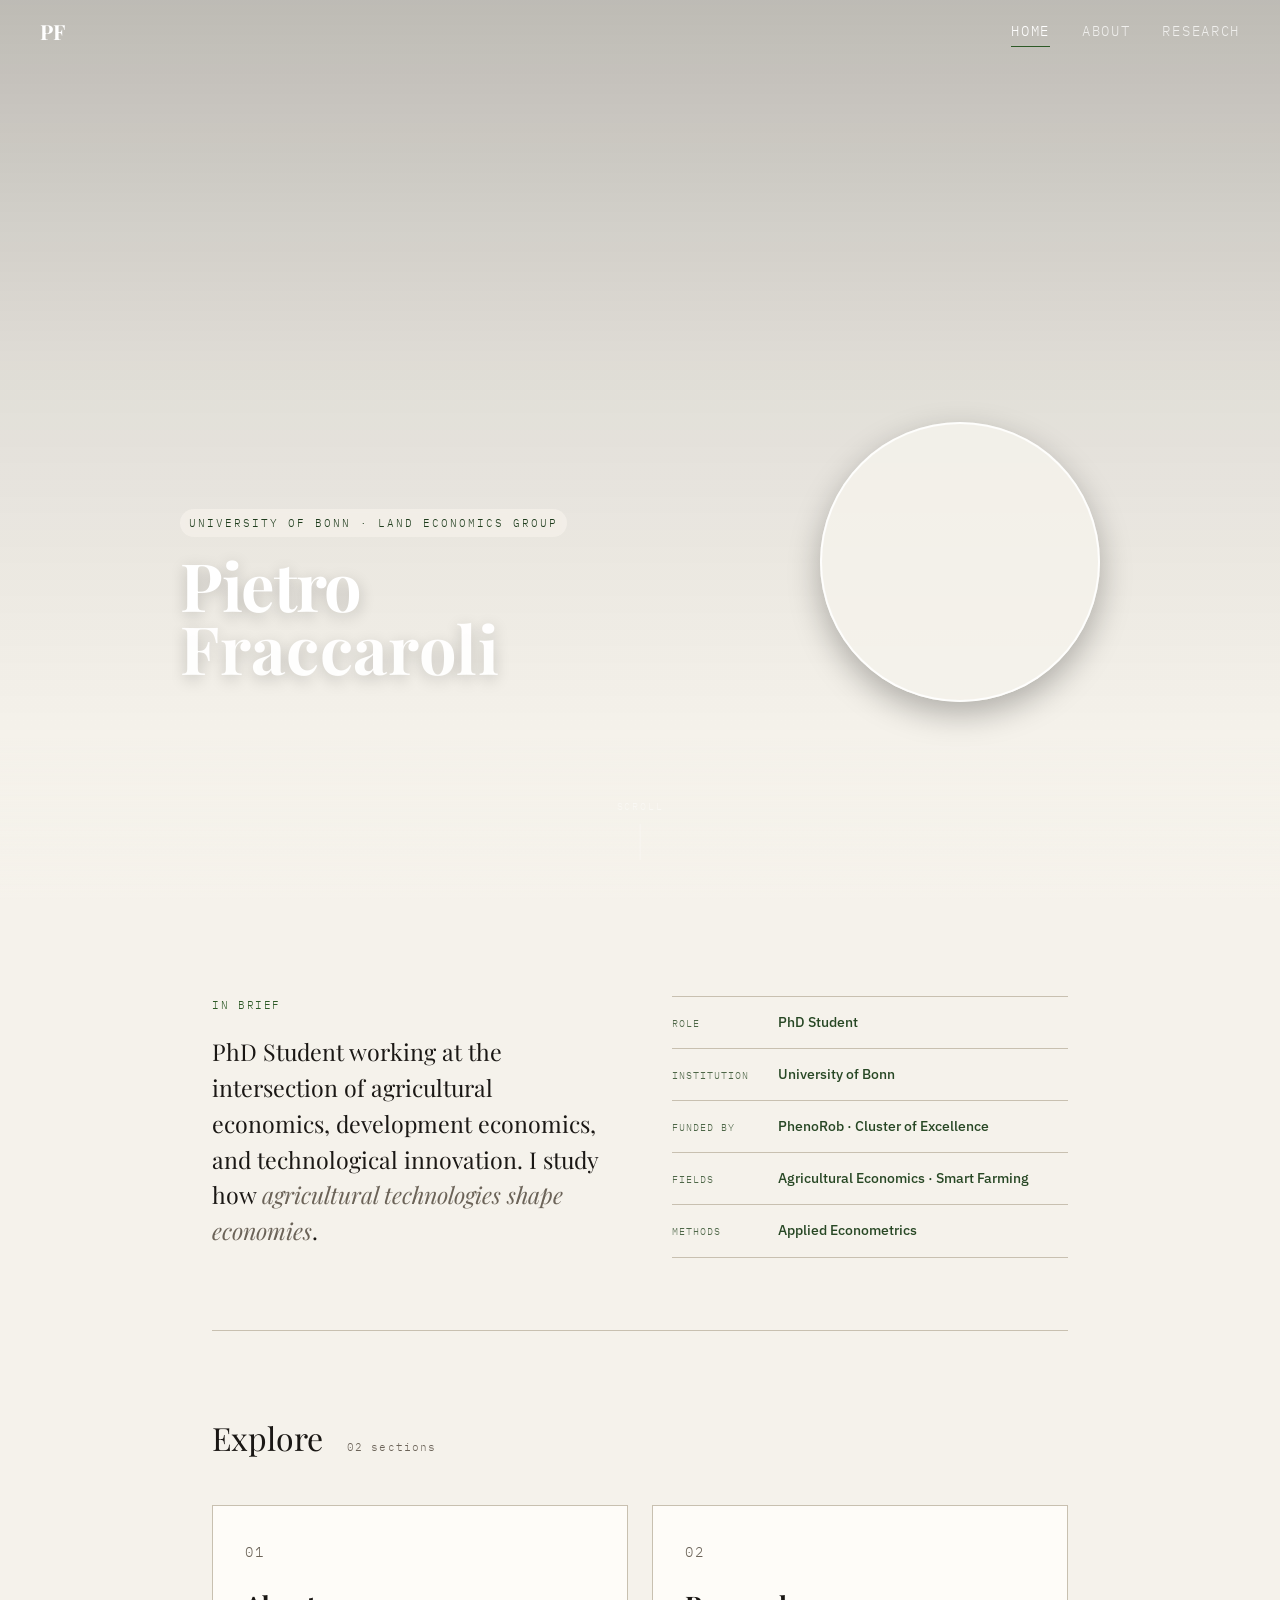
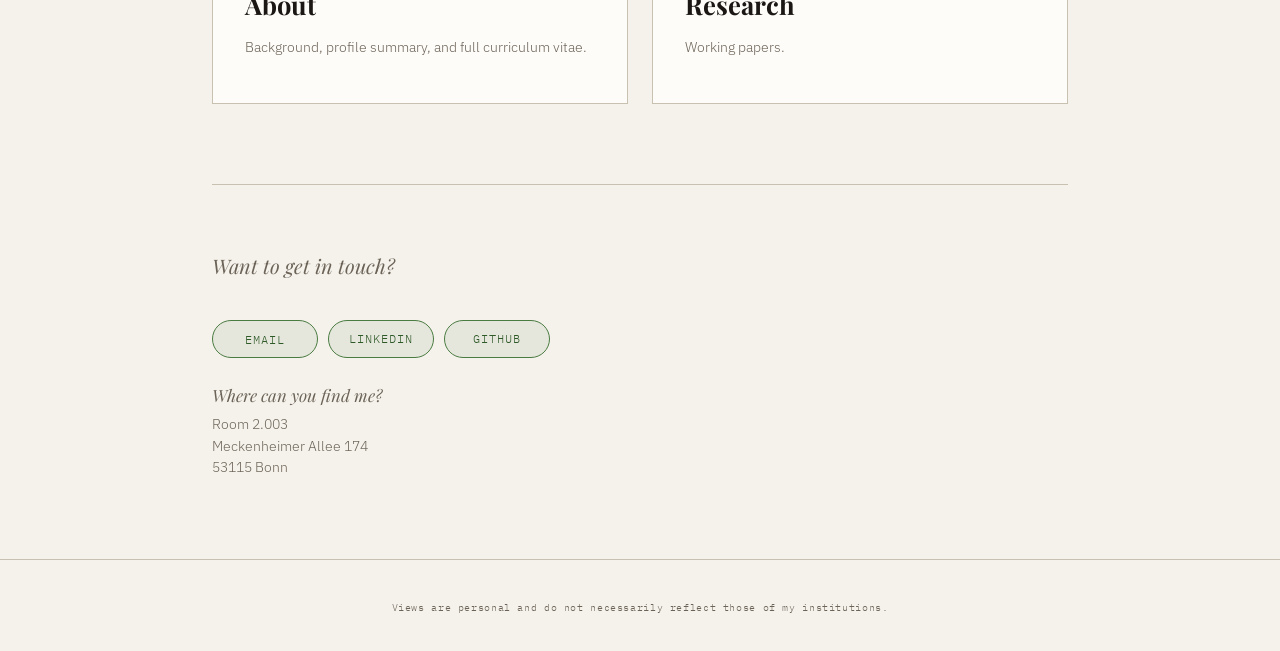
==== commit 76c2341e: "j" ====
--- a/index.html
+++ b/index.html
@@ -381,6 +381,54 @@
       color: var(--accent);
       letter-spacing: 0.05em;
       min-height: 1rem;
+    }
+    .social-strip {
+      display: flex;
+      flex-wrap: wrap;
+      gap: 10px;
+      margin: 0.9rem 0;
+    }
+    .social-link {
+      display: inline-flex;
+      align-items: center;
+      justify-content: center;
+      min-width: 106px;
+      padding: 8px 12px;
+      border-radius: 999px;
+      border: 1px solid var(--accent-light);
+      background: rgba(45, 90, 39, 0.08);
+      color: var(--accent);
+      font-family: var(--mono);
+      font-size: 0.74rem;
+      text-transform: uppercase;
+      letter-spacing: 0.08em;
+      text-decoration: none;
+      transition: transform 0.22s ease, background 0.22s ease, color 0.22s ease, box-shadow 0.22s ease;
+    }
+    .social-link:hover, .social-link:focus-visible {
+      background: var(--accent);
+      color: #fff;
+      transform: translateY(-2px);
+      box-shadow: 0 10px 22px rgba(45, 90, 39, 0.24);
+    }
+    button.social-link {
+      font-weight: inherit;
+      cursor: pointer;
+      appearance: none;
+    }
+    .contact-question {
+      font-family: var(--serif);
+      font-size: 1.05rem;
+      font-style: italic;
+      color: var(--muted);
+      margin-top: 1.4rem;
+      margin-bottom: 0.3rem;
+    }
+    .contact-address {
+      font-style: normal;
+      font-size: 0.85rem;
+      color: var(--muted);
+      line-height: 1.6;
     }
     .btn {
       font-family: var(--mono);
@@ -526,8 +574,18 @@
         <div class="contact-left">
           <p>Want to get in touch?</p>
           <p id="contact-msg" aria-live="polite"></p>
+          <div class="social-strip" aria-label="Contact links">
+            <button id="contact-btn" type="button" class="social-link">Email</button>
+            <a class="social-link" href="https://www.linkedin.com/in/pietro-fraccaroli-560105260/" target="_blank" rel="noopener">LinkedIn</a>
+            <a class="social-link" href="https://github.com/pietrofraccaroli-maker" target="_blank" rel="noopener">GitHub</a>
+          </div>
+          <p class="contact-question">Where can you find me?</p>
+          <address class="contact-address">
+            Room 2.003<br>
+            Meckenheimer Allee 174<br>
+            53115 Bonn
+          </address>
         </div>
-        <button id="contact-btn" type="button" class="btn btn-accent">Contact me</button>
       </div>
 
     </div>
@@ -553,7 +611,7 @@
     // Contact button — copies email to clipboard
     document.getElementById('contact-btn').addEventListener('click', () => {
       const msg = document.getElementById('contact-msg');
-      const email = 'pietro.fraccaroli00@gmail.com';
+      const email = 'pfraccar@uni-bonn.de';
       navigator.clipboard.writeText(email).then(() => {
         msg.textContent = '✓ Email copied to clipboard';
         setTimeout(() => msg.textContent = '', 3000);
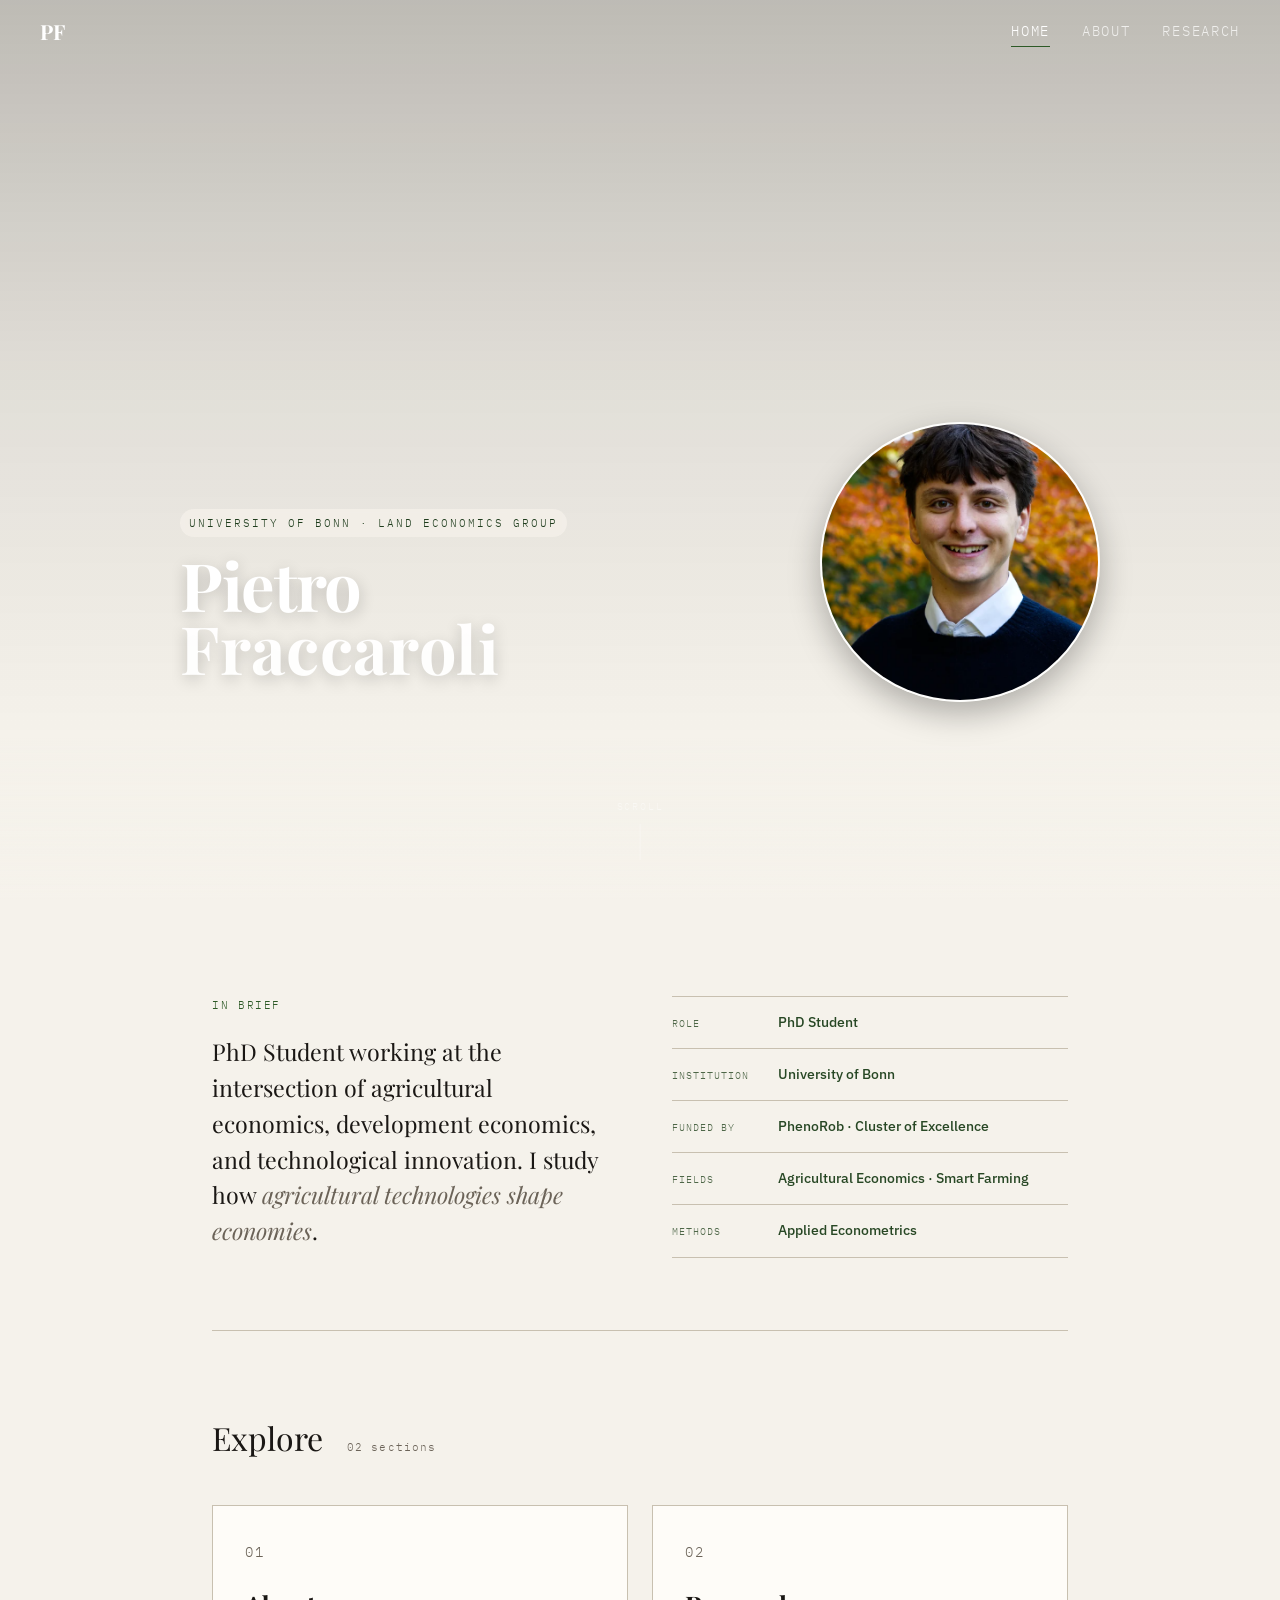
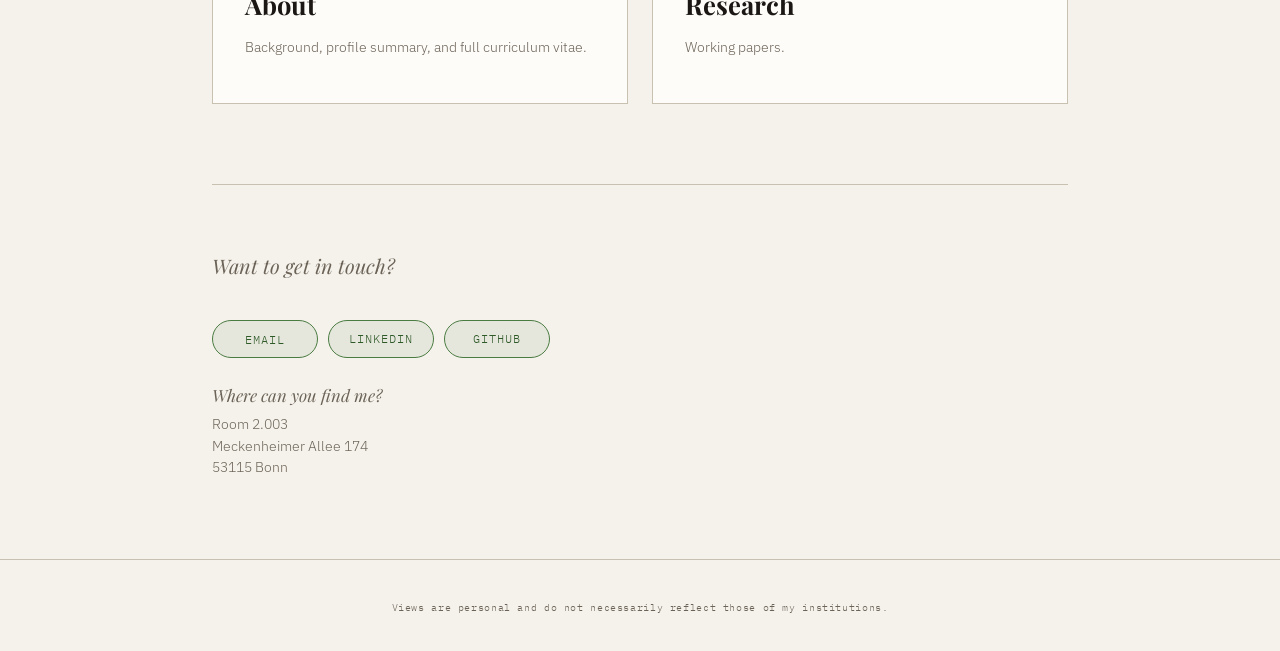
==== commit 4ab080e4: "dd" ====
--- a/index.html
+++ b/index.html
@@ -138,6 +138,7 @@
       width: 100%;
       height: 100%;
       object-fit: cover;
+      object-position: center 20%;
       display: block;
     }
     @media (max-width: 680px) {
@@ -502,7 +503,7 @@
         <h1>Pietro<br><strong>Fraccaroli</strong></h1>
       </div>
       <div class="hero-photo" id="hero-photo">
-        <img src="photo.jpg" alt="Portrait of Pietro Fraccaroli" onerror="this.remove();">
+        <img src="photo.png" alt="Portrait of Pietro Fraccaroli" onerror="this.remove();">
       </div>
     </div>
     <div class="scroll-hint">
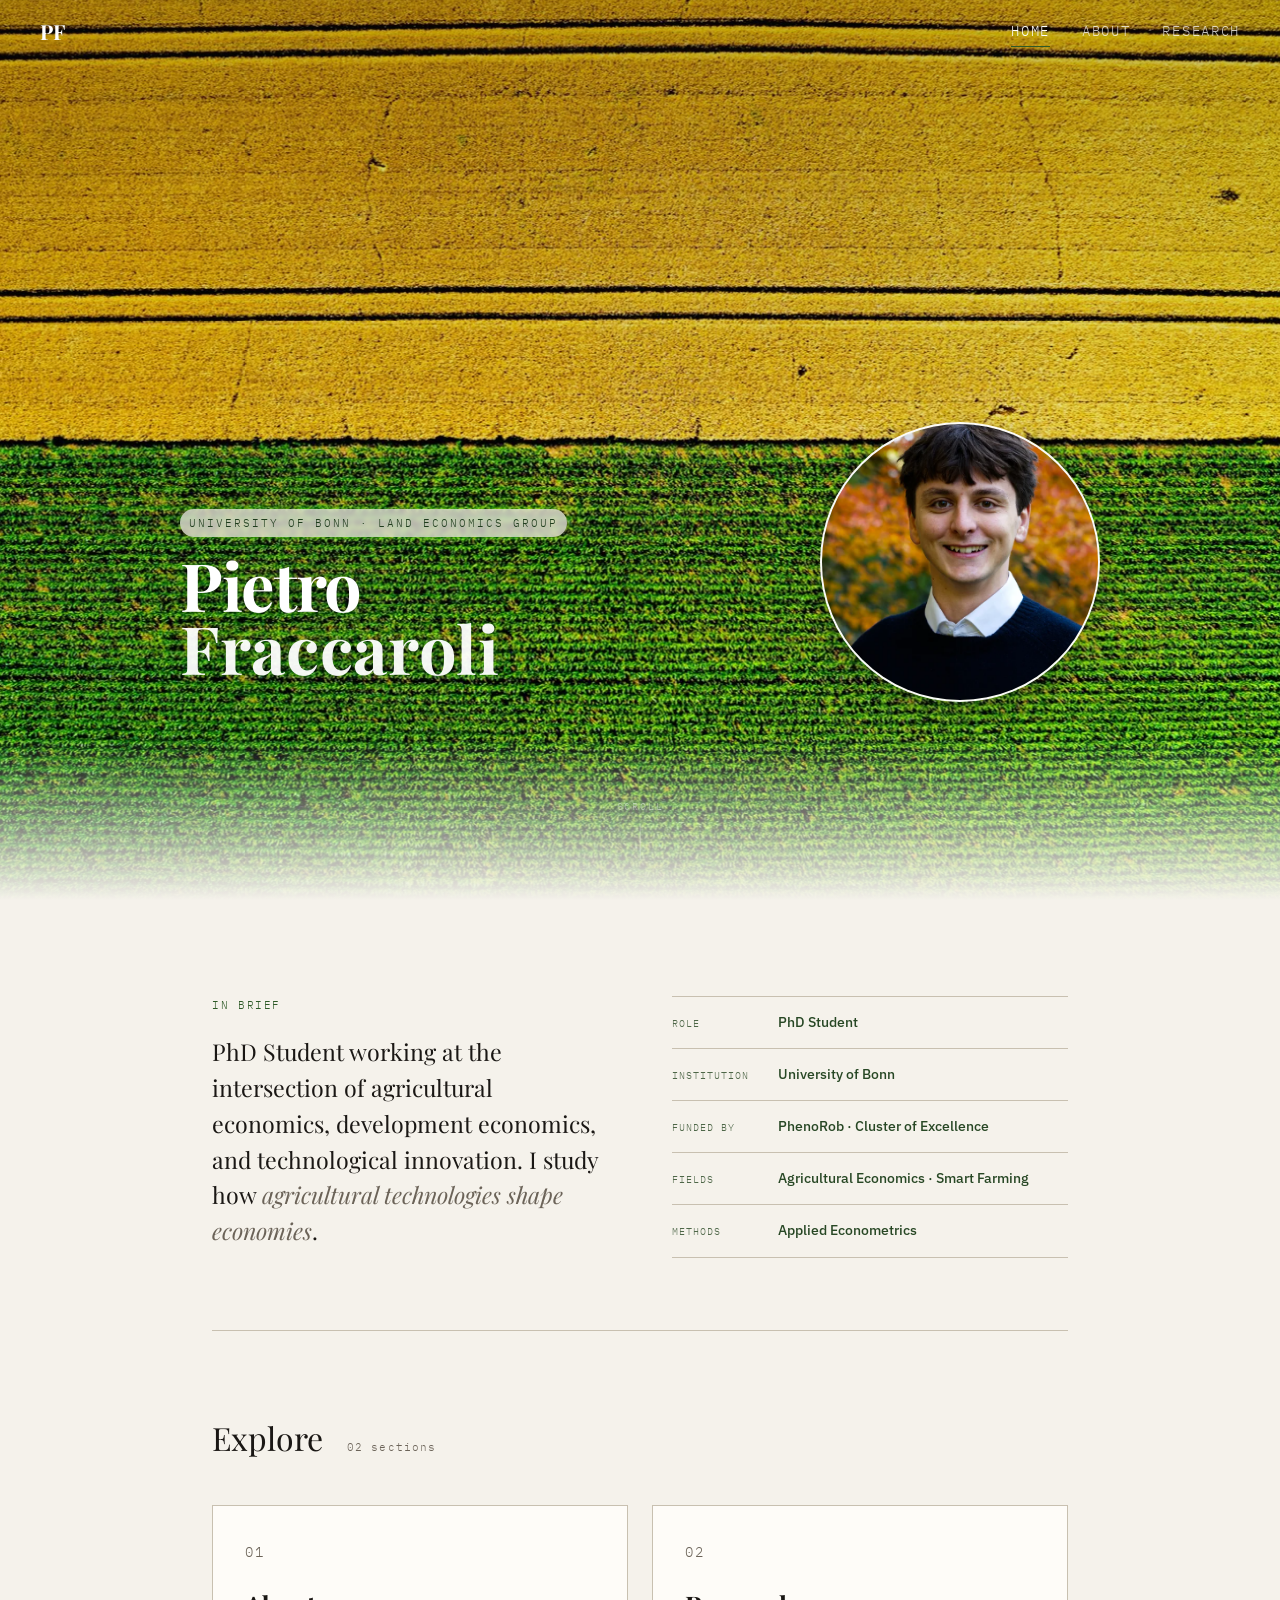
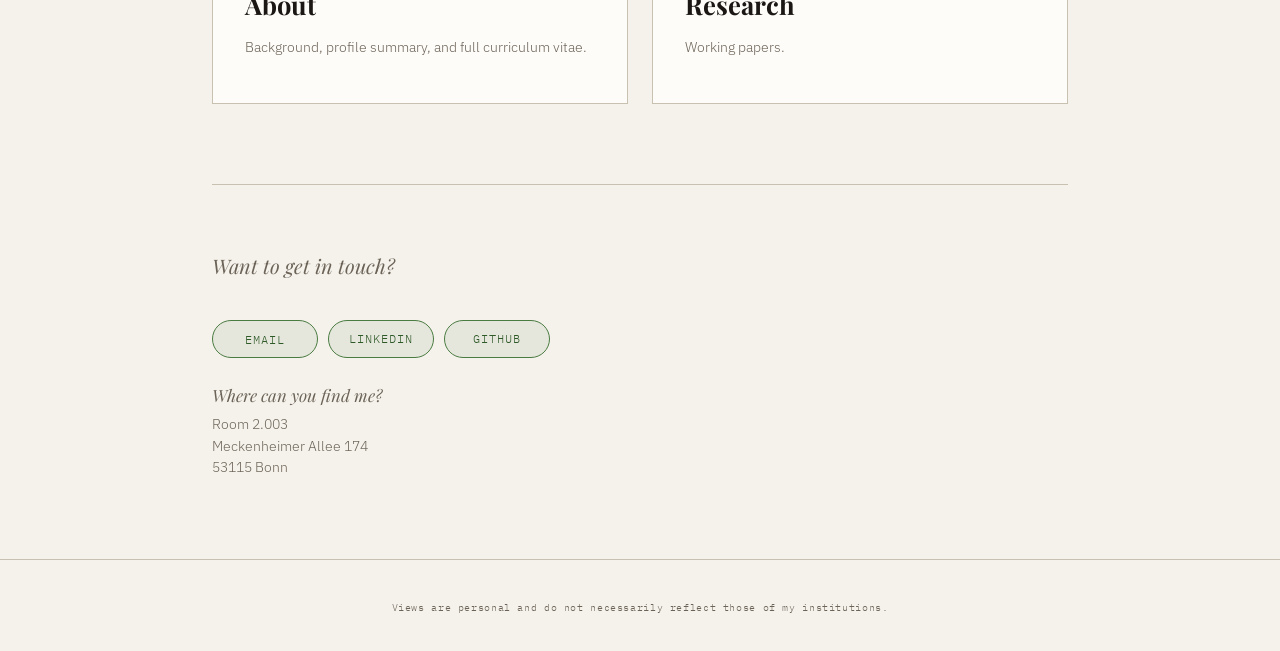
==== commit c415965f: "dd" ====
--- a/index.html
+++ b/index.html
@@ -597,16 +597,19 @@
   </footer>
 
   <script>
-    // Parallax scroll
+    // Parallax scroll + sticky nav, batched into one animation frame
     const heroBg = document.getElementById('hero-bg');
+    const header = document.getElementById('site-header');
+    let scrollTicking = false;
     window.addEventListener('scroll', () => {
-      heroBg.style.transform = `translateY(${window.scrollY * 0.4}px)`;
-    }, { passive: true });
-
-    // Sticky nav style
-    const header = document.getElementById('site-header');
-    window.addEventListener('scroll', () => {
-      header.classList.toggle('scrolled', window.scrollY > 60);
+      if (scrollTicking) return;
+      scrollTicking = true;
+      requestAnimationFrame(() => {
+        const y = window.scrollY;
+        heroBg.style.transform = `translate3d(0, ${y * 0.4}px, 0)`;
+        header.classList.toggle('scrolled', y > 60);
+        scrollTicking = false;
+      });
     }, { passive: true });
 
     // Contact button — copies email to clipboard
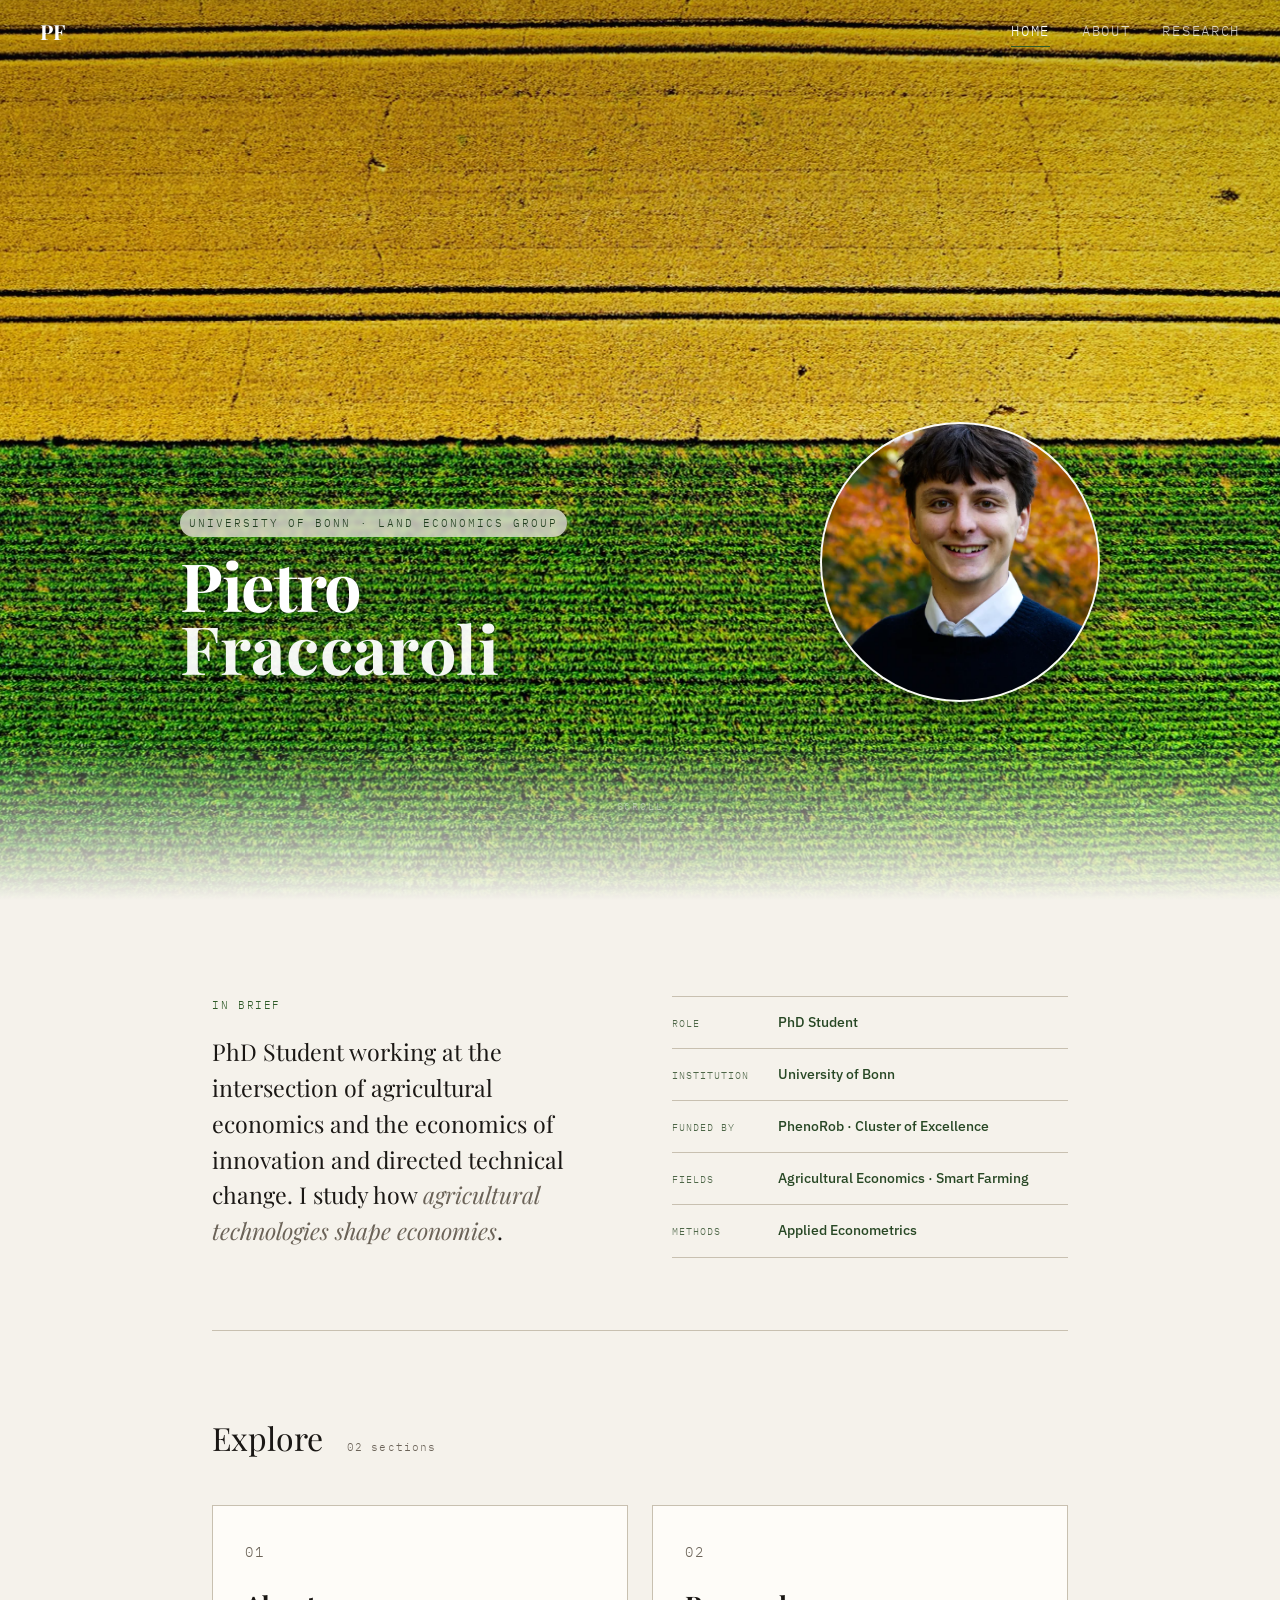
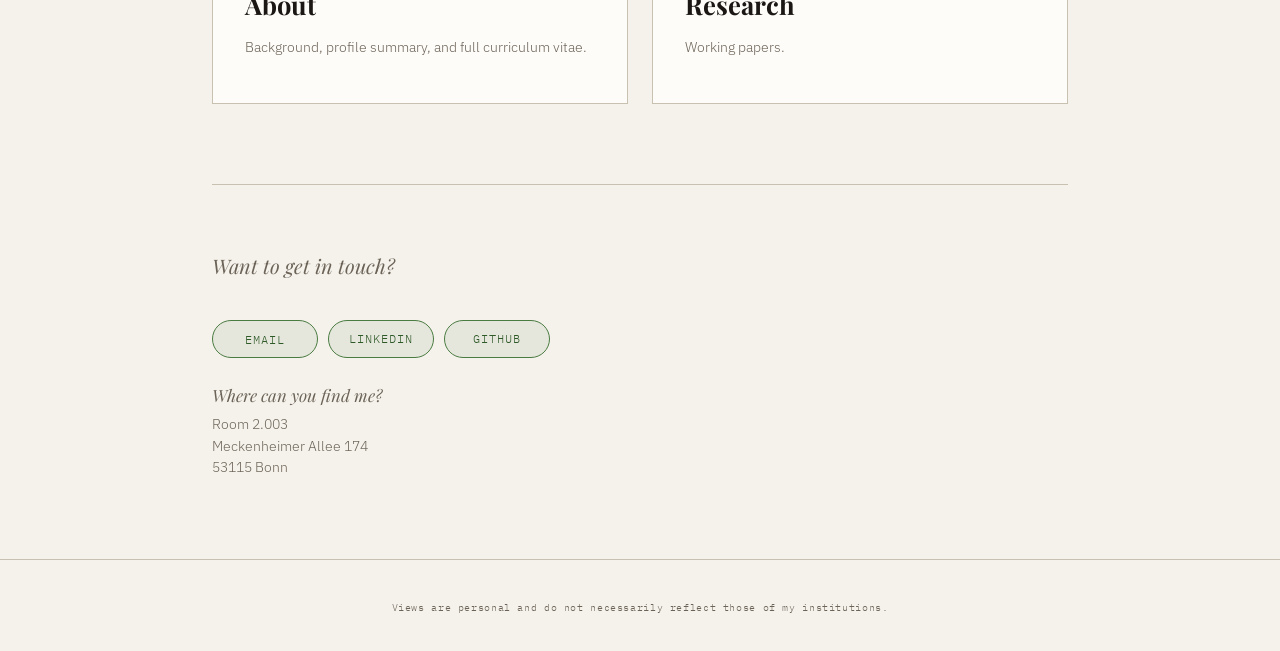
==== commit a5c0dfde: "Update index.html" ====
--- a/index.html
+++ b/index.html
@@ -519,7 +519,7 @@
         <div class="intro-grid">
           <div>
             <p class="intro-label">In brief</p>
-            <p class="intro-text">PhD Student working at the intersection of agricultural economics, development economics, and technological innovation. I study how <em>agricultural technologies shape economies</em>.</p>
+            <p class="intro-text">PhD Student working at the intersection of agricultural economics and the economics of innovation and directed technical change. I study how <em>agricultural technologies shape economies</em>.</p>
           </div>
           <div>
             <div class="meta-line">
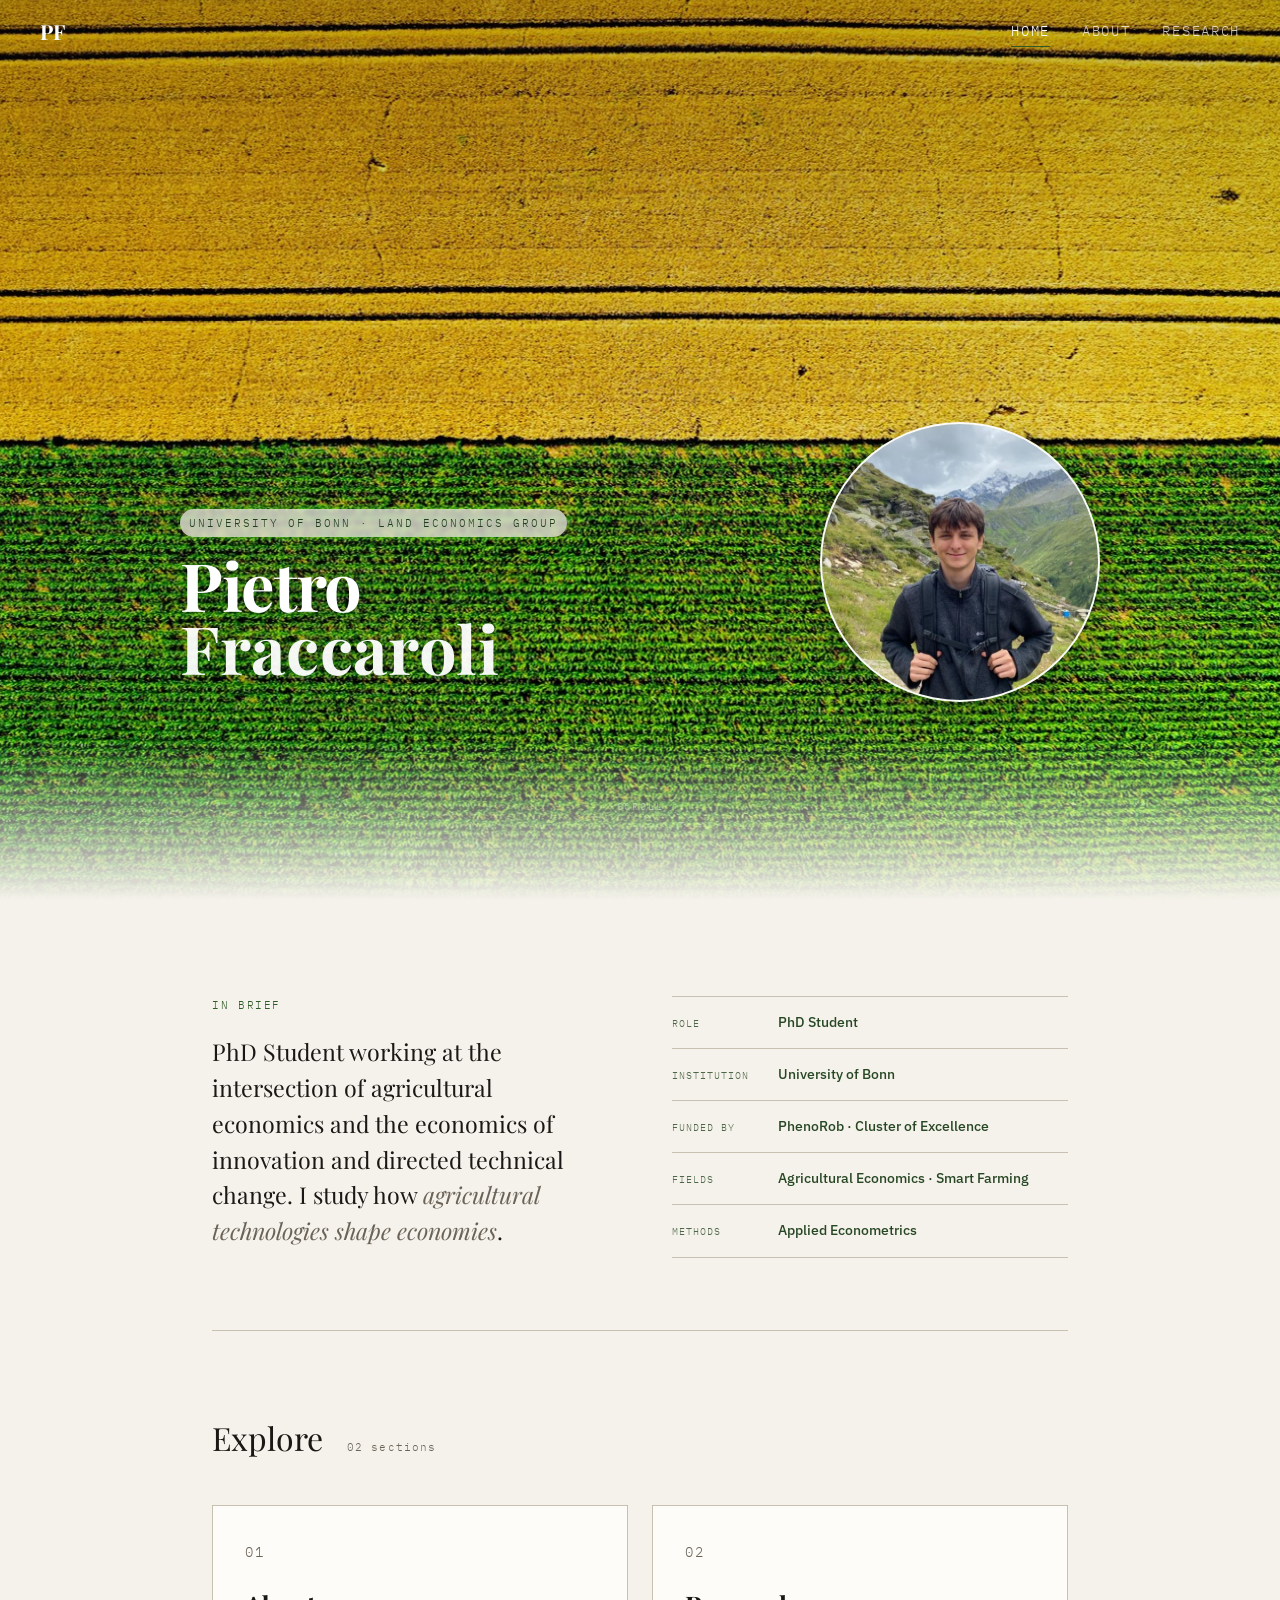
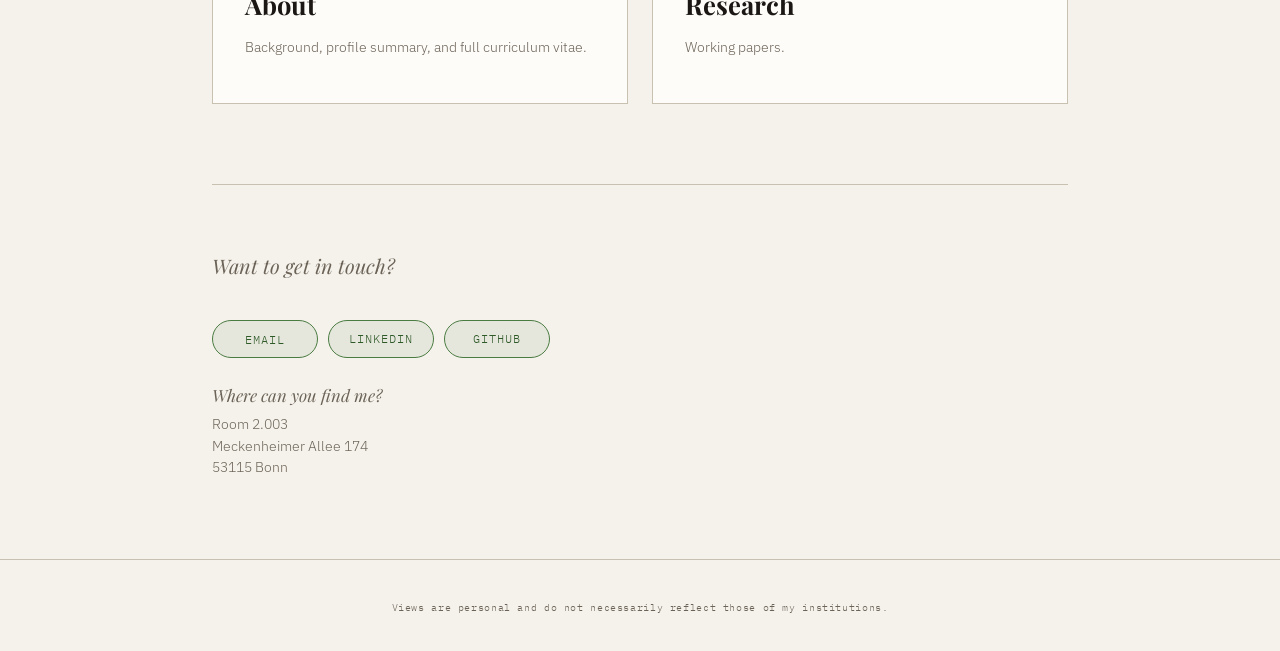
==== commit c53b937b: "cc" ====
--- a/index.html
+++ b/index.html
@@ -138,7 +138,7 @@
       width: 100%;
       height: 100%;
       object-fit: cover;
-      object-position: center 20%;
+      object-position: center;
       display: block;
     }
     @media (max-width: 680px) {
@@ -503,7 +503,7 @@
         <h1>Pietro<br><strong>Fraccaroli</strong></h1>
       </div>
       <div class="hero-photo" id="hero-photo">
-        <img src="photo.png" alt="Portrait of Pietro Fraccaroli" onerror="this.remove();">
+        <img src="photo.jpg" alt="Portrait of Pietro Fraccaroli" onerror="this.remove();">
       </div>
     </div>
     <div class="scroll-hint">
